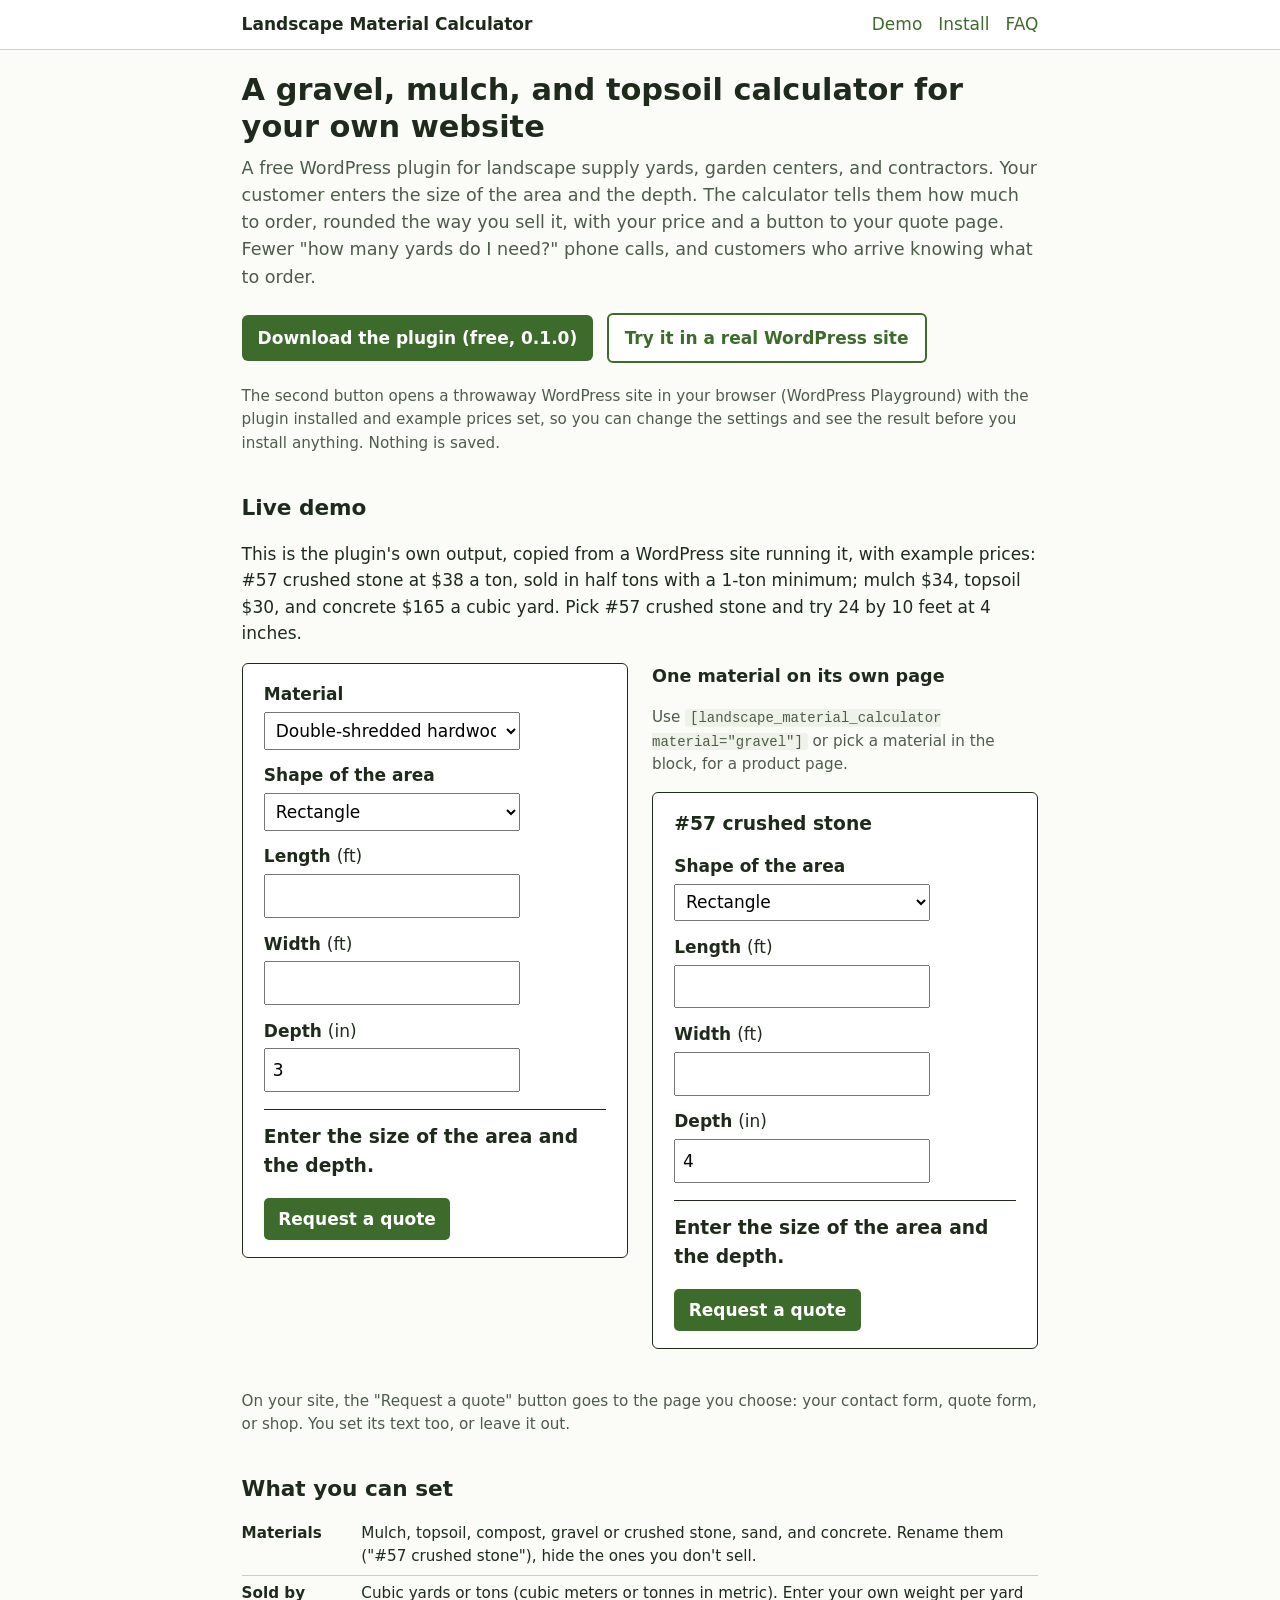
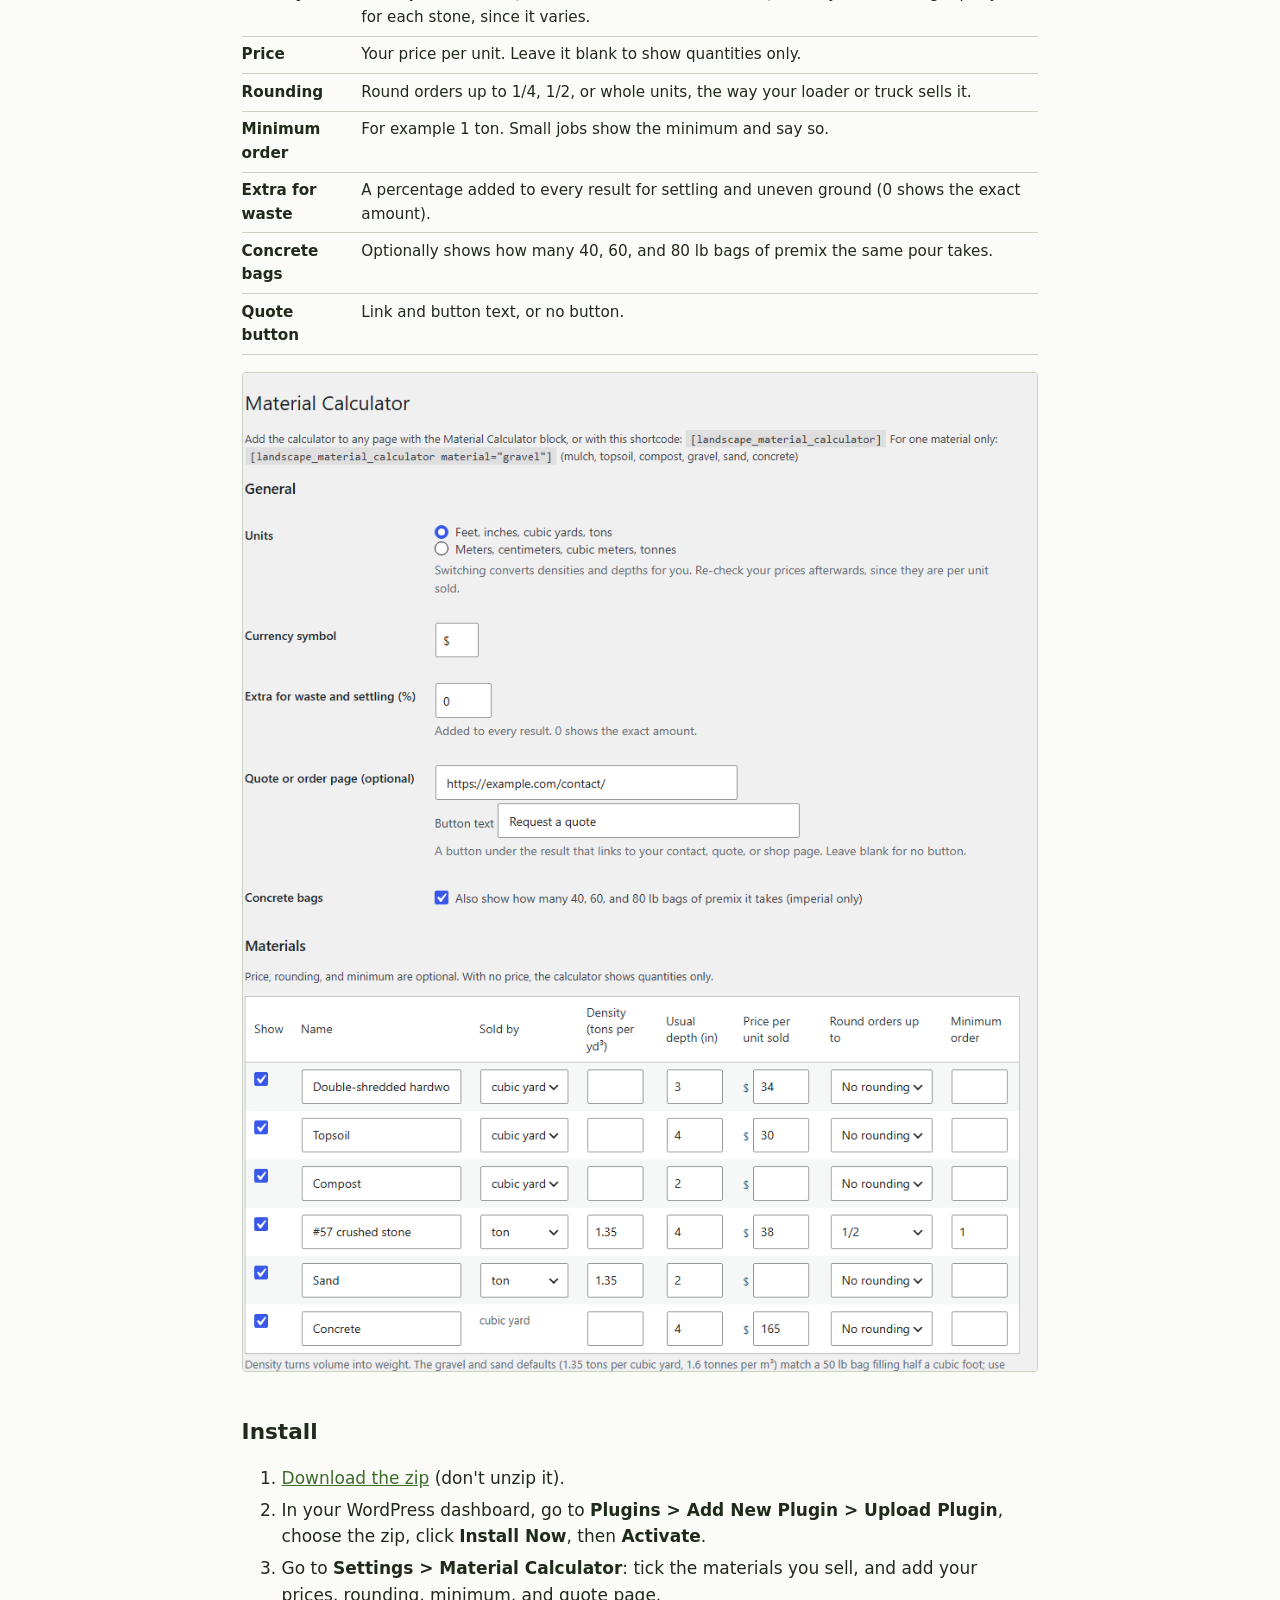
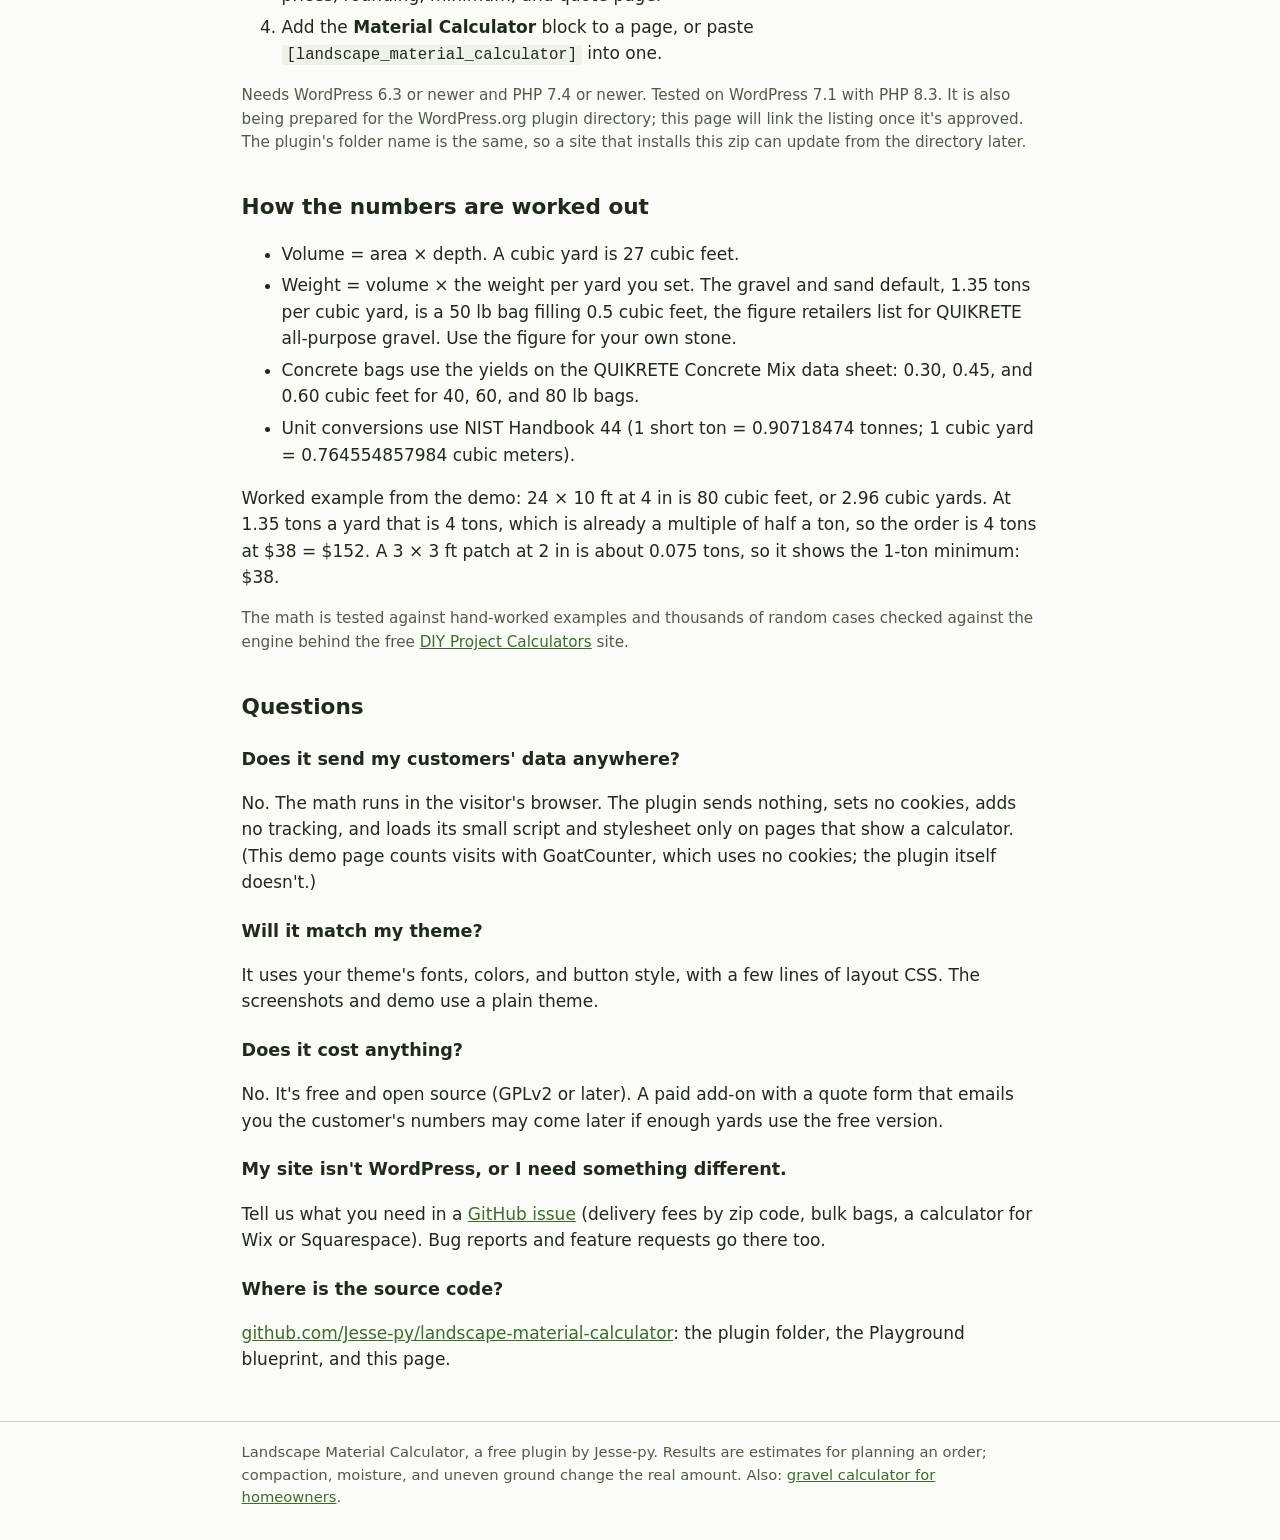
==== index.html @ 1bc2e76e "Landscape Material Calculator 0.1.0: demo page, zip, plugin source, Playground blueprint" ====
<!doctype html>
<html lang="en">
<head>
<meta charset="utf-8">
<meta name="viewport" content="width=device-width, initial-scale=1">
<title>Gravel and Mulch Calculator for Your Website: Free WordPress Plugin</title>
<meta name="description" content="Free WordPress plugin for landscape supply yards: customers enter an area and depth and get yards or tons, rounded your way, with your price. Live demo.">
<link rel="canonical" href="https://jesse-py.github.io/landscape-material-calculator/">
<link rel="stylesheet" href="assets/lmcalc.css">
<style>
  :root { --ink: #1f2a1c; --muted: #4f5b4a; --line: #c9d1c2; --accent: #3d6b2c; --bg: #fbfcf8; }
  * { box-sizing: border-box; }
  body { margin: 0; font: 17px/1.55 system-ui, -apple-system, "Segoe UI", Roboto, sans-serif; color: var(--ink); background: var(--bg); }
  .wrap { max-width: 52rem; margin: 0 auto; padding: 0 1.1rem; }
  header { border-bottom: 1px solid var(--line); background: #fff; }
  header .wrap { display: flex; justify-content: space-between; align-items: center; gap: 1rem; padding-top: .7rem; padding-bottom: .7rem; flex-wrap: wrap; }
  header a { color: var(--ink); text-decoration: none; font-weight: 700; }
  header nav a { font-weight: 400; margin-left: 1rem; color: var(--accent); }
  h1 { font-size: 1.9rem; line-height: 1.2; margin: 1.4rem 0 .6rem; }
  h2 { font-size: 1.35rem; margin: 2.2rem 0 .6rem; }
  h3 { font-size: 1.1rem; margin: 1.4rem 0 .4rem; }
  .lede { font-size: 1.1rem; color: var(--muted); margin-top: 0; }
  a { color: var(--accent); }
  .demo { display: grid; grid-template-columns: minmax(0, 1fr) minmax(0, 1fr); gap: 1.5rem; align-items: start; }
  .demo .lmcalc { background: #fff; margin-top: 0; }
  .note { font-size: .95rem; color: var(--muted); }
  .btn { display: inline-block; padding: .6rem 1rem; border-radius: 6px; background: var(--accent); color: #fff; text-decoration: none; font-weight: 600; margin: .3rem .5rem .3rem 0; }
  .btn.alt { background: #fff; color: var(--accent); border: 2px solid var(--accent); }
  .lmcalc .wp-element-button { display: inline-block; padding: .5rem .9rem; border-radius: 5px; background: var(--accent); color: #fff; text-decoration: none; font-weight: 600; }
  ol li, ul li { margin-bottom: .35rem; }
  code { background: #eef2e8; padding: .05rem .3rem; border-radius: 3px; font-size: .92em; }
  table { border-collapse: collapse; width: 100%; font-size: .95rem; }
  th, td { text-align: left; border-bottom: 1px solid var(--line); padding: .4rem .5rem .4rem 0; vertical-align: top; }
  img { max-width: 100%; height: auto; border: 1px solid var(--line); border-radius: 4px; }
  footer { margin-top: 3rem; padding: 1.2rem 0 2rem; border-top: 1px solid var(--line); font-size: .92rem; color: var(--muted); }
  @media (max-width: 720px) { .demo { grid-template-columns: 1fr; } h1 { font-size: 1.55rem; } }
</style>
</head>
<body>
<header><div class="wrap">
  <a href="./">Landscape Material Calculator</a>
  <nav><a href="#demo">Demo</a><a href="#install">Install</a><a href="#faq">FAQ</a></nav>
</div></header>
<main><div class="wrap">
  <h1>A gravel, mulch, and topsoil calculator for your own website</h1>
  <p class="lede">A free WordPress plugin for landscape supply yards, garden centers, and contractors. Your customer enters the size of the
    area and the depth. The calculator tells them how much to order, rounded the way you sell it, with your price and a button to your
    quote page. Fewer "how many yards do I need?" phone calls, and customers who arrive knowing what to order.</p>
  <p><a class="btn" href="landscape-material-calculator-0.1.0.zip" data-goatcounter-click="mc-zip" download>Download the plugin (free, 0.1.0)</a>
    <a class="btn alt" href="https://playground.wordpress.net/?blueprint-url=https://jesse-py.github.io/landscape-material-calculator/blueprint.json" data-goatcounter-click="mc-playground" rel="noopener">Try it in a real WordPress site</a></p>
  <p class="note">The second button opens a throwaway WordPress site in your browser (WordPress Playground) with the plugin installed and example
    prices set, so you can change the settings and see the result before you install anything. Nothing is saved.</p>

  <h2 id="demo">Live demo</h2>
  <p>This is the plugin's own output, copied from a WordPress site running it, with example prices: #57 crushed stone at $38 a ton, sold in
    half tons with a 1-ton minimum; mulch $34, topsoil $30, and concrete $165 a cubic yard. Pick #57 crushed stone and try 24 by 10 feet at 4 inches.</p>
  <div class="demo">
    <div>
<!-- lmcalc:all -->
<div class="lmcalc" data-lmcalc="{&quot;metric&quot;:false,&quot;currency&quot;:&quot;$&quot;,&quot;waste&quot;:0,&quot;materials&quot;:{&quot;mulch&quot;:{&quot;label&quot;:&quot;Double-shredded hardwood mulch&quot;,&quot;soldBy&quot;:&quot;volume&quot;,&quot;density&quot;:0,&quot;price&quot;:34,&quot;step&quot;:0,&quot;min&quot;:0,&quot;depth&quot;:3,&quot;bags&quot;:false},&quot;topsoil&quot;:{&quot;label&quot;:&quot;Topsoil&quot;,&quot;soldBy&quot;:&quot;volume&quot;,&quot;density&quot;:0,&quot;price&quot;:30,&quot;step&quot;:0,&quot;min&quot;:0,&quot;depth&quot;:4,&quot;bags&quot;:false},&quot;compost&quot;:{&quot;label&quot;:&quot;Compost&quot;,&quot;soldBy&quot;:&quot;volume&quot;,&quot;density&quot;:0,&quot;price&quot;:0,&quot;step&quot;:0,&quot;min&quot;:0,&quot;depth&quot;:2,&quot;bags&quot;:false},&quot;gravel&quot;:{&quot;label&quot;:&quot;#57 crushed stone&quot;,&quot;soldBy&quot;:&quot;weight&quot;,&quot;density&quot;:1.35,&quot;price&quot;:38,&quot;step&quot;:0.5,&quot;min&quot;:1,&quot;depth&quot;:4,&quot;bags&quot;:false},&quot;sand&quot;:{&quot;label&quot;:&quot;Sand&quot;,&quot;soldBy&quot;:&quot;weight&quot;,&quot;density&quot;:1.35,&quot;price&quot;:0,&quot;step&quot;:0,&quot;min&quot;:0,&quot;depth&quot;:2,&quot;bags&quot;:false},&quot;concrete&quot;:{&quot;label&quot;:&quot;Concrete&quot;,&quot;soldBy&quot;:&quot;volume&quot;,&quot;density&quot;:0,&quot;price&quot;:165,&quot;step&quot;:0,&quot;min&quot;:0,&quot;depth&quot;:4,&quot;bags&quot;:true}},&quot;i18n&quot;:{&quot;yd3&quot;:&quot;%s cubic yards&quot;,&quot;m3&quot;:&quot;%s cubic meters&quot;,&quot;tons&quot;:&quot;%s tons&quot;,&quot;tonnes&quot;:&quot;%s tonnes&quot;,&quot;yd3One&quot;:&quot;%s cubic yard&quot;,&quot;m3One&quot;:&quot;%s cubic meter&quot;,&quot;tonsOne&quot;:&quot;%s ton&quot;,&quot;tonnesOne&quot;:&quot;%s tonne&quot;,&quot;need&quot;:&quot;You need about %s.&quot;,&quot;needBoth&quot;:&quot;You need about %1$s (%2$s).&quot;,&quot;weighs&quot;:&quot;That is about %s of material.&quot;,&quot;waste&quot;:&quot;Includes %s%% extra for waste and settling.&quot;,&quot;order&quot;:&quot;Order %s.&quot;,&quot;stepNote&quot;:&quot;(We sell in steps of %s.)&quot;,&quot;minNote&quot;:&quot;(Minimum order: %s.)&quot;,&quot;cost&quot;:&quot;Estimated cost: %1$s at %2$s per %3$s, before delivery and tax.&quot;,&quot;unitYd3&quot;:&quot;cubic yard&quot;,&quot;unitM3&quot;:&quot;cubic meter&quot;,&quot;unitTon&quot;:&quot;ton&quot;,&quot;unitT&quot;:&quot;tonne&quot;,&quot;bag&quot;:&quot;%1$s bags of %2$s lb premix&quot;,&quot;bagsHead&quot;:&quot;Or in bags:&quot;,&quot;empty&quot;:&quot;Enter the size of the area and the depth.&quot;}}">
<form class="lmcalc-form" novalidate>
<p class="lmcalc-field"><label for="lmcalc-1-material">Material</label>
<select id="lmcalc-1-material" name="material">
<option value="mulch">Double-shredded hardwood mulch</option>
<option value="topsoil">Topsoil</option>
<option value="compost">Compost</option>
<option value="gravel">#57 crushed stone</option>
<option value="sand">Sand</option>
<option value="concrete">Concrete</option>
</select></p>
<p class="lmcalc-field"><label for="lmcalc-1-shape">Shape of the area</label>
<select id="lmcalc-1-shape" name="shape">
<option value="rect">Rectangle</option>
<option value="circle">Circle</option>
<option value="triangle">Triangle</option>
<option value="area">I know the area</option>
</select></p>
<p class="lmcalc-field" data-field="length"><label for="lmcalc-1-length">Length <span class="lmcalc-unit">(ft)</span></label> <input type="number" inputmode="decimal" min="0" step="any" id="lmcalc-1-length" name="length" value=""></p><p class="lmcalc-field" data-field="width"><label for="lmcalc-1-width">Width <span class="lmcalc-unit">(ft)</span></label> <input type="number" inputmode="decimal" min="0" step="any" id="lmcalc-1-width" name="width" value=""></p><p class="lmcalc-field" data-field="diameter"><label for="lmcalc-1-diameter">Diameter <span class="lmcalc-unit">(ft)</span></label> <input type="number" inputmode="decimal" min="0" step="any" id="lmcalc-1-diameter" name="diameter" value=""></p><p class="lmcalc-field" data-field="base"><label for="lmcalc-1-base">Base <span class="lmcalc-unit">(ft)</span></label> <input type="number" inputmode="decimal" min="0" step="any" id="lmcalc-1-base" name="base" value=""></p><p class="lmcalc-field" data-field="height"><label for="lmcalc-1-height">Height (base to tip) <span class="lmcalc-unit">(ft)</span></label> <input type="number" inputmode="decimal" min="0" step="any" id="lmcalc-1-height" name="height" value=""></p><p class="lmcalc-field" data-field="area"><label for="lmcalc-1-area">Area <span class="lmcalc-unit">(sq ft)</span></label> <input type="number" inputmode="decimal" min="0" step="any" id="lmcalc-1-area" name="area" value=""></p><p class="lmcalc-field" data-field="depth"><label for="lmcalc-1-depth">Depth <span class="lmcalc-unit">(in)</span></label> <input type="number" inputmode="decimal" min="0" step="any" id="lmcalc-1-depth" name="depth" value="3"></p>		</form>
<div class="lmcalc-result" aria-live="polite"><p>Enter the size of the area and the depth.</p></div>
<p class="lmcalc-quote"><a class="wp-element-button" href="#quote-button">Request a quote</a></p>
<noscript><p>This calculator needs JavaScript.</p></noscript>
</div>
<!-- /lmcalc:all -->
    </div>
    <div>
      <h3 style="margin-top:0">One material on its own page</h3>
      <p class="note">Use <code>[landscape_material_calculator material="gravel"]</code> or pick a material in the block, for a product page.</p>
<!-- lmcalc:gravel -->
<div class="lmcalc" data-lmcalc="{&quot;metric&quot;:false,&quot;currency&quot;:&quot;$&quot;,&quot;waste&quot;:0,&quot;materials&quot;:{&quot;gravel&quot;:{&quot;label&quot;:&quot;#57 crushed stone&quot;,&quot;soldBy&quot;:&quot;weight&quot;,&quot;density&quot;:1.35,&quot;price&quot;:38,&quot;step&quot;:0.5,&quot;min&quot;:1,&quot;depth&quot;:4,&quot;bags&quot;:false}},&quot;i18n&quot;:{&quot;yd3&quot;:&quot;%s cubic yards&quot;,&quot;m3&quot;:&quot;%s cubic meters&quot;,&quot;tons&quot;:&quot;%s tons&quot;,&quot;tonnes&quot;:&quot;%s tonnes&quot;,&quot;yd3One&quot;:&quot;%s cubic yard&quot;,&quot;m3One&quot;:&quot;%s cubic meter&quot;,&quot;tonsOne&quot;:&quot;%s ton&quot;,&quot;tonnesOne&quot;:&quot;%s tonne&quot;,&quot;need&quot;:&quot;You need about %s.&quot;,&quot;needBoth&quot;:&quot;You need about %1$s (%2$s).&quot;,&quot;weighs&quot;:&quot;That is about %s of material.&quot;,&quot;waste&quot;:&quot;Includes %s%% extra for waste and settling.&quot;,&quot;order&quot;:&quot;Order %s.&quot;,&quot;stepNote&quot;:&quot;(We sell in steps of %s.)&quot;,&quot;minNote&quot;:&quot;(Minimum order: %s.)&quot;,&quot;cost&quot;:&quot;Estimated cost: %1$s at %2$s per %3$s, before delivery and tax.&quot;,&quot;unitYd3&quot;:&quot;cubic yard&quot;,&quot;unitM3&quot;:&quot;cubic meter&quot;,&quot;unitTon&quot;:&quot;ton&quot;,&quot;unitT&quot;:&quot;tonne&quot;,&quot;bag&quot;:&quot;%1$s bags of %2$s lb premix&quot;,&quot;bagsHead&quot;:&quot;Or in bags:&quot;,&quot;empty&quot;:&quot;Enter the size of the area and the depth.&quot;}}">
<form class="lmcalc-form" novalidate>
<input type="hidden" name="material" value="gravel">
<p class="lmcalc-title">#57 crushed stone</p>
<p class="lmcalc-field"><label for="lmcalc-2-shape">Shape of the area</label>
<select id="lmcalc-2-shape" name="shape">
<option value="rect">Rectangle</option>
<option value="circle">Circle</option>
<option value="triangle">Triangle</option>
<option value="area">I know the area</option>
</select></p>
<p class="lmcalc-field" data-field="length"><label for="lmcalc-2-length">Length <span class="lmcalc-unit">(ft)</span></label> <input type="number" inputmode="decimal" min="0" step="any" id="lmcalc-2-length" name="length" value=""></p><p class="lmcalc-field" data-field="width"><label for="lmcalc-2-width">Width <span class="lmcalc-unit">(ft)</span></label> <input type="number" inputmode="decimal" min="0" step="any" id="lmcalc-2-width" name="width" value=""></p><p class="lmcalc-field" data-field="diameter"><label for="lmcalc-2-diameter">Diameter <span class="lmcalc-unit">(ft)</span></label> <input type="number" inputmode="decimal" min="0" step="any" id="lmcalc-2-diameter" name="diameter" value=""></p><p class="lmcalc-field" data-field="base"><label for="lmcalc-2-base">Base <span class="lmcalc-unit">(ft)</span></label> <input type="number" inputmode="decimal" min="0" step="any" id="lmcalc-2-base" name="base" value=""></p><p class="lmcalc-field" data-field="height"><label for="lmcalc-2-height">Height (base to tip) <span class="lmcalc-unit">(ft)</span></label> <input type="number" inputmode="decimal" min="0" step="any" id="lmcalc-2-height" name="height" value=""></p><p class="lmcalc-field" data-field="area"><label for="lmcalc-2-area">Area <span class="lmcalc-unit">(sq ft)</span></label> <input type="number" inputmode="decimal" min="0" step="any" id="lmcalc-2-area" name="area" value=""></p><p class="lmcalc-field" data-field="depth"><label for="lmcalc-2-depth">Depth <span class="lmcalc-unit">(in)</span></label> <input type="number" inputmode="decimal" min="0" step="any" id="lmcalc-2-depth" name="depth" value="4"></p>		</form>
<div class="lmcalc-result" aria-live="polite"><p>Enter the size of the area and the depth.</p></div>
<p class="lmcalc-quote"><a class="wp-element-button" href="#quote-button">Request a quote</a></p>
<noscript><p>This calculator needs JavaScript.</p></noscript>
</div>
<!-- /lmcalc:gravel -->
    </div>
  </div>
  <p class="note" id="quote-button">On your site, the "Request a quote" button goes to the page you choose: your contact form, quote form, or shop.
    You set its text too, or leave it out.</p>

  <h2>What you can set</h2>
  <table>
    <tr><th scope="row">Materials</th><td>Mulch, topsoil, compost, gravel or crushed stone, sand, and concrete. Rename them ("#57 crushed stone"), hide the ones you don't sell.</td></tr>
    <tr><th scope="row">Sold by</th><td>Cubic yards or tons (cubic meters or tonnes in metric). Enter your own weight per yard for each stone, since it varies.</td></tr>
    <tr><th scope="row">Price</th><td>Your price per unit. Leave it blank to show quantities only.</td></tr>
    <tr><th scope="row">Rounding</th><td>Round orders up to 1/4, 1/2, or whole units, the way your loader or truck sells it.</td></tr>
    <tr><th scope="row">Minimum order</th><td>For example 1 ton. Small jobs show the minimum and say so.</td></tr>
    <tr><th scope="row">Extra for waste</th><td>A percentage added to every result for settling and uneven ground (0 shows the exact amount).</td></tr>
    <tr><th scope="row">Concrete bags</th><td>Optionally shows how many 40, 60, and 80 lb bags of premix the same pour takes.</td></tr>
    <tr><th scope="row">Quote button</th><td>Link and button text, or no button.</td></tr>
  </table>
  <p><img src="screenshot-3.png" alt="The plugin's settings page in the WordPress dashboard: materials with price, rounding step, and minimum order" width="920" height="1155" loading="lazy"></p>

  <h2 id="install">Install</h2>
  <ol>
    <li><a href="landscape-material-calculator-0.1.0.zip" data-goatcounter-click="mc-zip" download>Download the zip</a> (don't unzip it).</li>
    <li>In your WordPress dashboard, go to <strong>Plugins &gt; Add New Plugin &gt; Upload Plugin</strong>, choose the zip, click <strong>Install Now</strong>, then <strong>Activate</strong>.</li>
    <li>Go to <strong>Settings &gt; Material Calculator</strong>: tick the materials you sell, and add your prices, rounding, minimum, and quote page.</li>
    <li>Add the <strong>Material Calculator</strong> block to a page, or paste <code>[landscape_material_calculator]</code> into one.</li>
  </ol>
  <p class="note">Needs WordPress 6.3 or newer and PHP 7.4 or newer. Tested on WordPress 7.1 with PHP 8.3. It is also being prepared for the
    WordPress.org plugin directory; this page will link the listing once it's approved. The plugin's folder name is the same, so a site that installs this zip can update from the directory later.</p>

  <h2>How the numbers are worked out</h2>
  <ul>
    <li>Volume = area &times; depth. A cubic yard is 27 cubic feet.</li>
    <li>Weight = volume &times; the weight per yard you set. The gravel and sand default, 1.35 tons per cubic yard, is a 50 lb bag filling 0.5 cubic feet, the figure retailers list for QUIKRETE all-purpose gravel. Use the figure for your own stone.</li>
    <li>Concrete bags use the yields on the QUIKRETE Concrete Mix data sheet: 0.30, 0.45, and 0.60 cubic feet for 40, 60, and 80 lb bags.</li>
    <li>Unit conversions use NIST Handbook 44 (1 short ton = 0.90718474 tonnes; 1 cubic yard = 0.764554857984 cubic meters).</li>
  </ul>
  <p>Worked example from the demo: 24 &times; 10 ft at 4 in is 80 cubic feet, or 2.96 cubic yards. At 1.35 tons a yard that is 4 tons, which is already a
    multiple of half a ton, so the order is 4 tons at $38 = $152. A 3 &times; 3 ft patch at 2 in is about 0.075 tons, so it shows the 1-ton minimum: $38.</p>
  <p class="note">The math is tested against hand-worked examples and thousands of random cases checked against the engine behind the free
    <a href="https://jesse-py.github.io/diy-project-calculators/">DIY Project Calculators</a> site.</p>

  <h2 id="faq">Questions</h2>
  <h3>Does it send my customers' data anywhere?</h3>
  <p>No. The math runs in the visitor's browser. The plugin sends nothing, sets no cookies, adds no tracking, and loads its small script and
    stylesheet only on pages that show a calculator. (This demo page counts visits with GoatCounter, which uses no cookies; the plugin itself doesn't.)</p>
  <h3>Will it match my theme?</h3>
  <p>It uses your theme's fonts, colors, and button style, with a few lines of layout CSS. The screenshots and demo use a plain theme.</p>
  <h3>Does it cost anything?</h3>
  <p>No. It's free and open source (GPLv2 or later). A paid add-on with a quote form that emails you the customer's numbers may come later
    if enough yards use the free version.</p>
  <h3>My site isn't WordPress, or I need something different.</h3>
  <p>Tell us what you need in a <a href="https://github.com/Jesse-py/landscape-material-calculator/issues/new">GitHub issue</a>
    (delivery fees by zip code, bulk bags, a calculator for Wix or Squarespace). Bug reports and feature requests go there too.</p>
  <h3>Where is the source code?</h3>
  <p><a href="https://github.com/Jesse-py/landscape-material-calculator">github.com/Jesse-py/landscape-material-calculator</a>: the plugin folder,
    the Playground blueprint, and this page.</p>
</div></main>
<footer><div class="wrap">
  Landscape Material Calculator, a free plugin by Jesse-py. Results are estimates for planning an order; compaction, moisture, and uneven ground change the real amount.
  Also: <a href="https://jesse-py.github.io/diy-project-calculators/gravel-calculator/">gravel calculator for homeowners</a>.
</div></footer>
<script src="assets/lmcalc.js"></script>
<script>
// Cookieless page-view counting (GoatCounter: no cookies, no personal data), only on the live site.
if (/\.github\.io$/.test(location.hostname)) {
  var s = document.createElement('script'); s.async = true; s.src = 'https://gc.zgo.at/count.js';
  s.dataset.goatcounter = 'https://simplemoneysheets.goatcounter.com/count'; document.head.appendChild(s);
}
</script>
</body>
</html>
---- assets/lmcalc.css ----
/* Landscape Material Calculator: minimal styles that inherit the theme's fonts and colors. */
.lmcalc { max-width: 32rem; margin: 1.5em 0; padding: 1em 1.25em; border: 1px solid currentColor; border-radius: 6px; }
.lmcalc-form { margin: 0; }
.lmcalc-field { margin: 0 0 0.75em; }
.lmcalc-field label { display: block; font-weight: 600; margin-bottom: 0.25em; }
.lmcalc-unit { font-weight: 400; }
.lmcalc-field input, .lmcalc-field select { width: 100%; max-width: 16rem; box-sizing: border-box; font: inherit; padding: 0.4em; }
.lmcalc-field[hidden] { display: none; }
.lmcalc-title { font-weight: 700; font-size: 1.1em; margin: 0 0 0.75em; }
.lmcalc-result { margin-top: 1em; padding-top: 0.75em; border-top: 1px solid currentColor; }
.lmcalc-result p { margin: 0 0 0.4em; }
.lmcalc-result p:first-child { font-weight: 700; font-size: 1.1em; }
.lmcalc-quote { margin: 1em 0 0; }
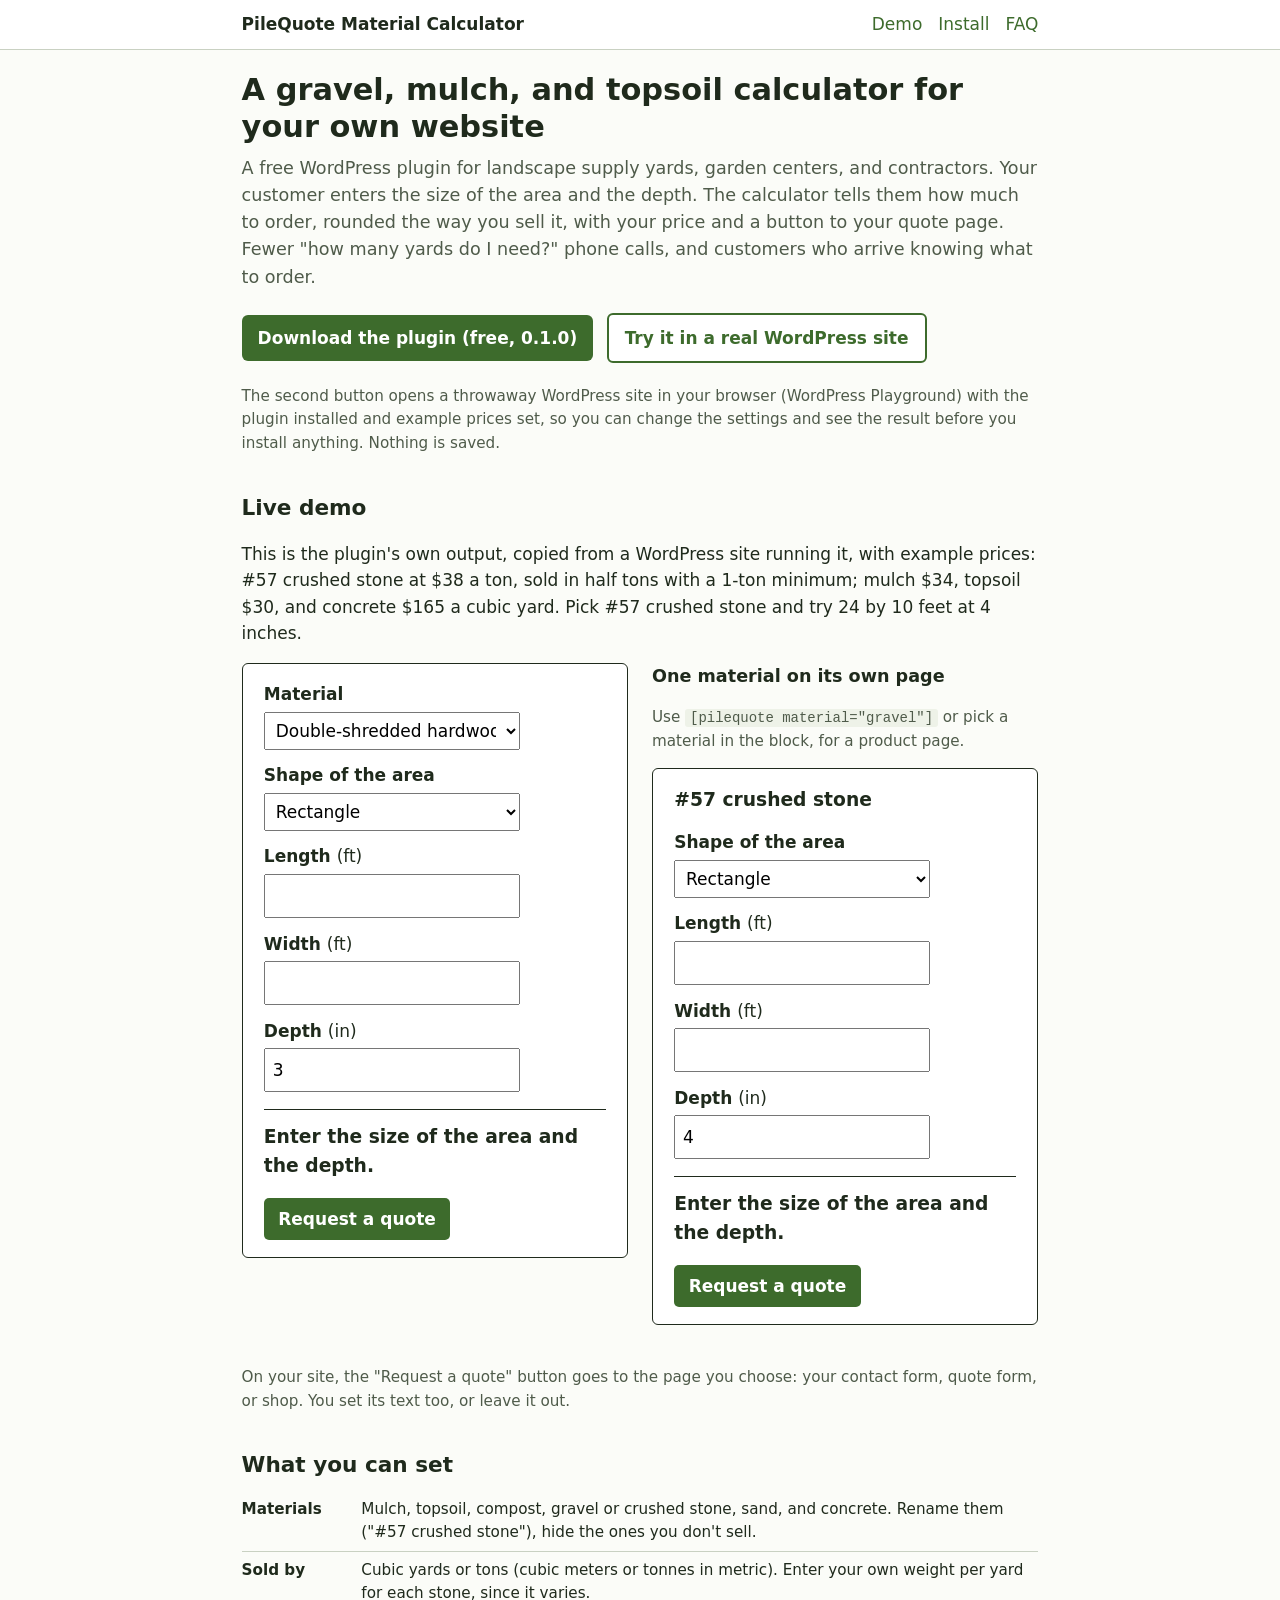
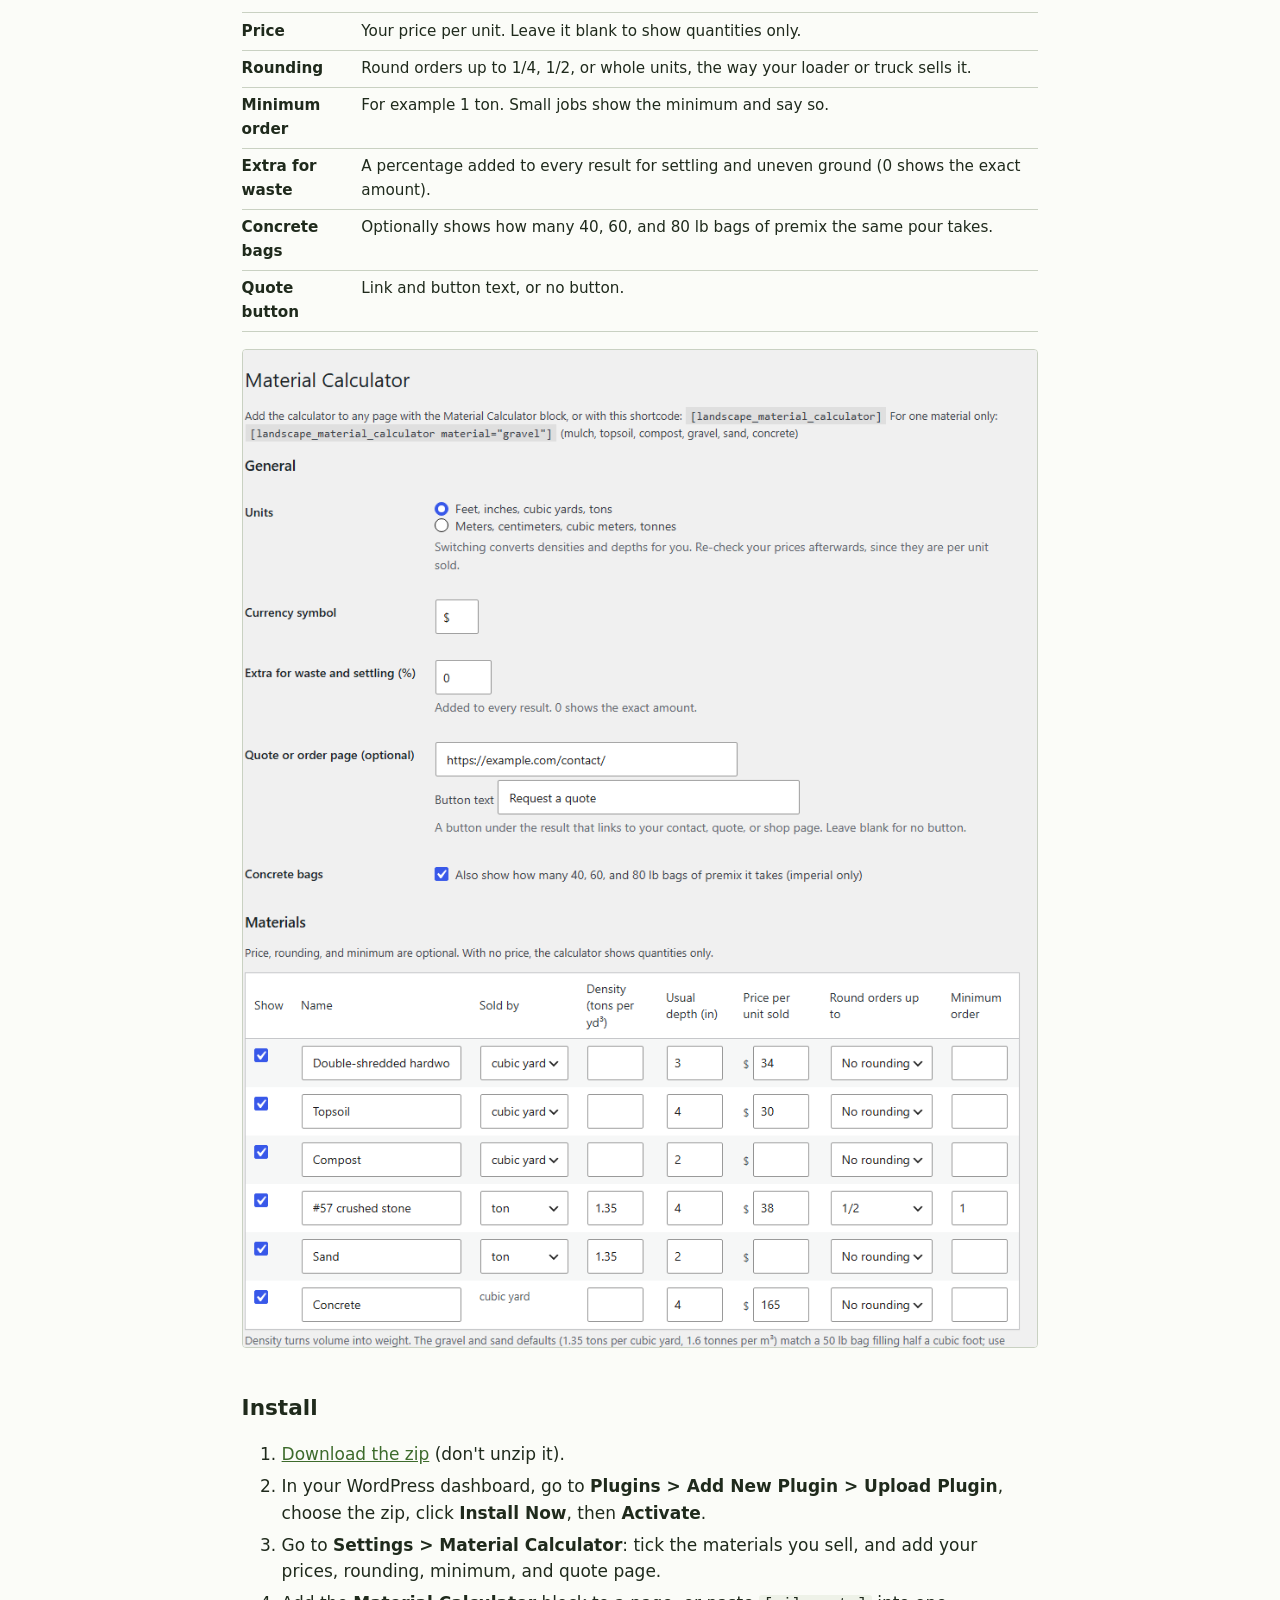
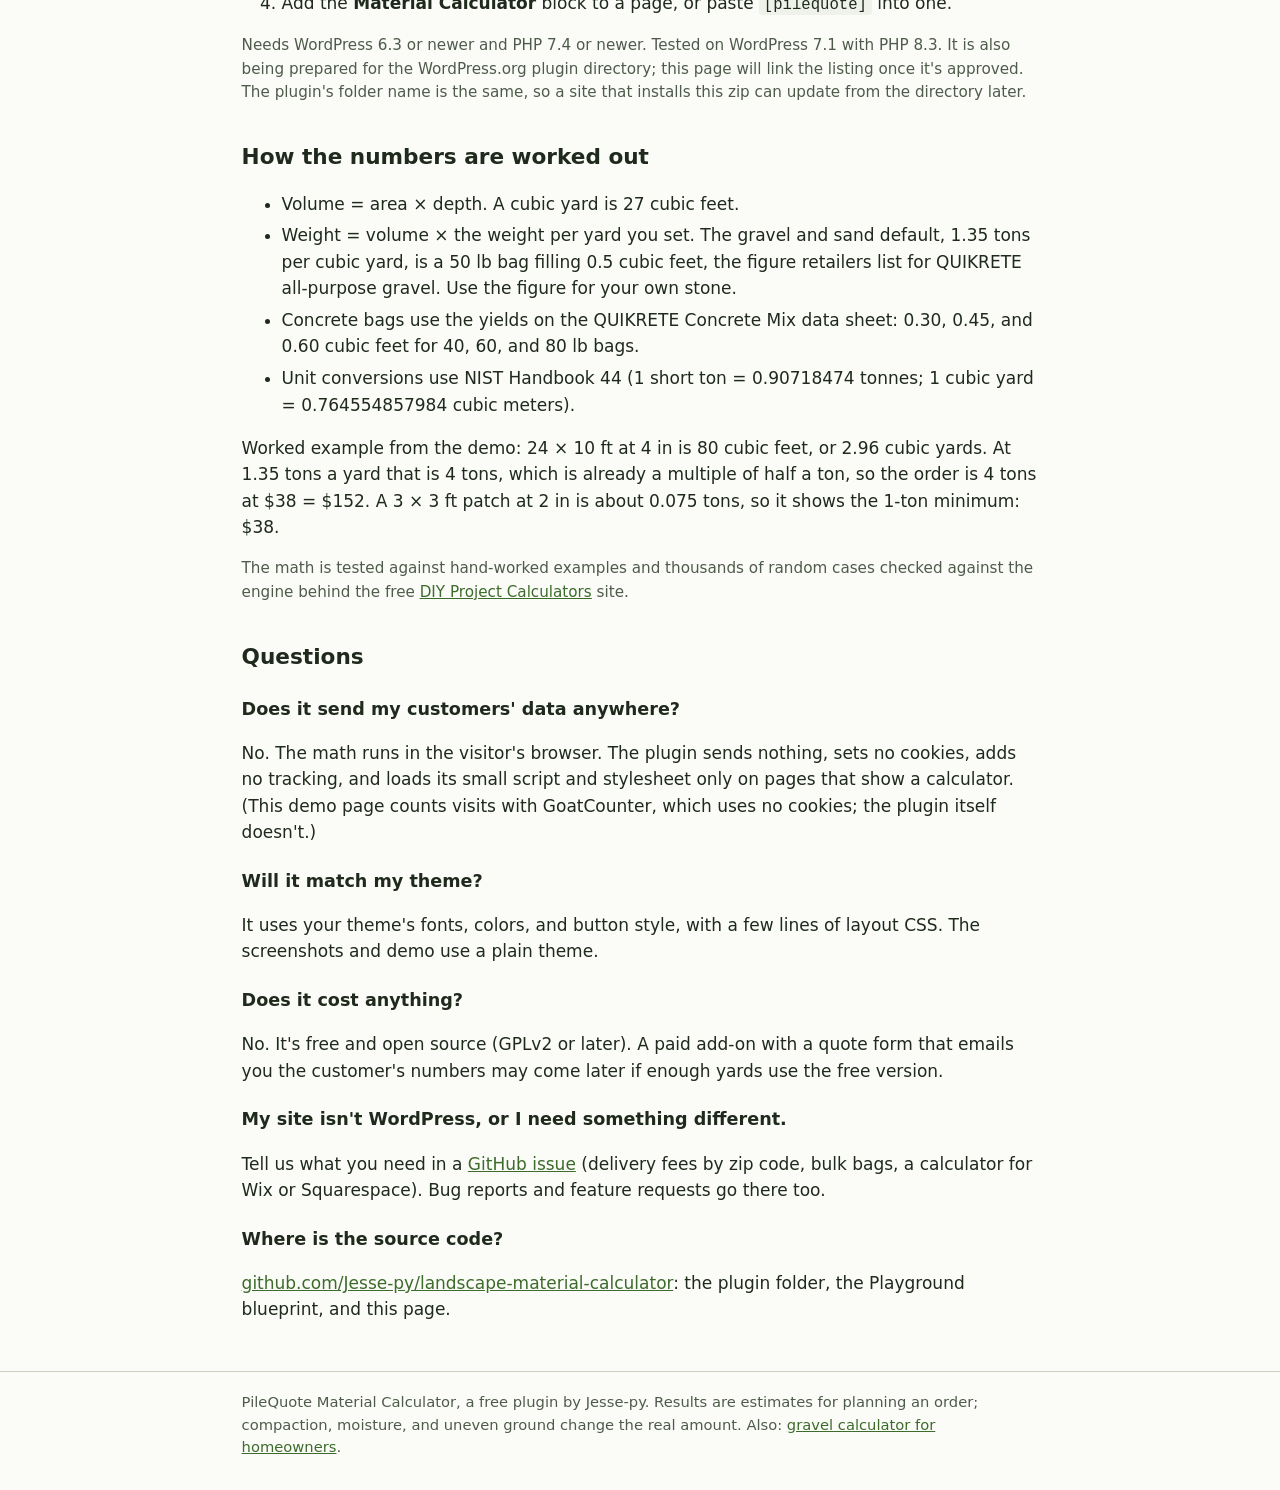
==== commit 7533cdd5: "Rename the plugin to PileQuote Material Calculator (slug pilequote-material-calculator, shortcode [p" ====
--- a/index.html
+++ b/index.html
@@ -6,7 +6,7 @@
 <title>Gravel and Mulch Calculator for Your Website: Free WordPress Plugin</title>
 <meta name="description" content="Free WordPress plugin for landscape supply yards: customers enter an area and depth and get yards or tons, rounded your way, with your price. Live demo.">
 <link rel="canonical" href="https://jesse-py.github.io/landscape-material-calculator/">
-<link rel="stylesheet" href="assets/lmcalc.css">
+<link rel="stylesheet" href="assets/pilequote.css">
 <style>
   :root { --ink: #1f2a1c; --muted: #4f5b4a; --line: #c9d1c2; --accent: #3d6b2c; --bg: #fbfcf8; }
   * { box-sizing: border-box; }
@@ -22,11 +22,11 @@
   .lede { font-size: 1.1rem; color: var(--muted); margin-top: 0; }
   a { color: var(--accent); }
   .demo { display: grid; grid-template-columns: minmax(0, 1fr) minmax(0, 1fr); gap: 1.5rem; align-items: start; }
-  .demo .lmcalc { background: #fff; margin-top: 0; }
+  .demo .pilequote { background: #fff; margin-top: 0; }
   .note { font-size: .95rem; color: var(--muted); }
   .btn { display: inline-block; padding: .6rem 1rem; border-radius: 6px; background: var(--accent); color: #fff; text-decoration: none; font-weight: 600; margin: .3rem .5rem .3rem 0; }
   .btn.alt { background: #fff; color: var(--accent); border: 2px solid var(--accent); }
-  .lmcalc .wp-element-button { display: inline-block; padding: .5rem .9rem; border-radius: 5px; background: var(--accent); color: #fff; text-decoration: none; font-weight: 600; }
+  .pilequote .wp-element-button { display: inline-block; padding: .5rem .9rem; border-radius: 5px; background: var(--accent); color: #fff; text-decoration: none; font-weight: 600; }
   ol li, ul li { margin-bottom: .35rem; }
   code { background: #eef2e8; padding: .05rem .3rem; border-radius: 3px; font-size: .92em; }
   table { border-collapse: collapse; width: 100%; font-size: .95rem; }
@@ -38,7 +38,7 @@
 </head>
 <body>
 <header><div class="wrap">
-  <a href="./">Landscape Material Calculator</a>
+  <a href="./">PileQuote Material Calculator</a>
   <nav><a href="#demo">Demo</a><a href="#install">Install</a><a href="#faq">FAQ</a></nav>
 </div></header>
 <main><div class="wrap">
@@ -46,7 +46,7 @@
   <p class="lede">A free WordPress plugin for landscape supply yards, garden centers, and contractors. Your customer enters the size of the
     area and the depth. The calculator tells them how much to order, rounded the way you sell it, with your price and a button to your
     quote page. Fewer "how many yards do I need?" phone calls, and customers who arrive knowing what to order.</p>
-  <p><a class="btn" href="landscape-material-calculator-0.1.0.zip" data-goatcounter-click="mc-zip" download>Download the plugin (free, 0.1.0)</a>
+  <p><a class="btn" href="pilequote-material-calculator-0.1.0.zip" data-goatcounter-click="mc-zip" download>Download the plugin (free, 0.1.0)</a>
     <a class="btn alt" href="https://playground.wordpress.net/?blueprint-url=https://jesse-py.github.io/landscape-material-calculator/blueprint.json" data-goatcounter-click="mc-playground" rel="noopener">Try it in a real WordPress site</a></p>
   <p class="note">The second button opens a throwaway WordPress site in your browser (WordPress Playground) with the plugin installed and example
     prices set, so you can change the settings and see the result before you install anything. Nothing is saved.</p>
@@ -56,11 +56,11 @@
     half tons with a 1-ton minimum; mulch $34, topsoil $30, and concrete $165 a cubic yard. Pick #57 crushed stone and try 24 by 10 feet at 4 inches.</p>
   <div class="demo">
     <div>
-<!-- lmcalc:all -->
-<div class="lmcalc" data-lmcalc="{&quot;metric&quot;:false,&quot;currency&quot;:&quot;$&quot;,&quot;waste&quot;:0,&quot;materials&quot;:{&quot;mulch&quot;:{&quot;label&quot;:&quot;Double-shredded hardwood mulch&quot;,&quot;soldBy&quot;:&quot;volume&quot;,&quot;density&quot;:0,&quot;price&quot;:34,&quot;step&quot;:0,&quot;min&quot;:0,&quot;depth&quot;:3,&quot;bags&quot;:false},&quot;topsoil&quot;:{&quot;label&quot;:&quot;Topsoil&quot;,&quot;soldBy&quot;:&quot;volume&quot;,&quot;density&quot;:0,&quot;price&quot;:30,&quot;step&quot;:0,&quot;min&quot;:0,&quot;depth&quot;:4,&quot;bags&quot;:false},&quot;compost&quot;:{&quot;label&quot;:&quot;Compost&quot;,&quot;soldBy&quot;:&quot;volume&quot;,&quot;density&quot;:0,&quot;price&quot;:0,&quot;step&quot;:0,&quot;min&quot;:0,&quot;depth&quot;:2,&quot;bags&quot;:false},&quot;gravel&quot;:{&quot;label&quot;:&quot;#57 crushed stone&quot;,&quot;soldBy&quot;:&quot;weight&quot;,&quot;density&quot;:1.35,&quot;price&quot;:38,&quot;step&quot;:0.5,&quot;min&quot;:1,&quot;depth&quot;:4,&quot;bags&quot;:false},&quot;sand&quot;:{&quot;label&quot;:&quot;Sand&quot;,&quot;soldBy&quot;:&quot;weight&quot;,&quot;density&quot;:1.35,&quot;price&quot;:0,&quot;step&quot;:0,&quot;min&quot;:0,&quot;depth&quot;:2,&quot;bags&quot;:false},&quot;concrete&quot;:{&quot;label&quot;:&quot;Concrete&quot;,&quot;soldBy&quot;:&quot;volume&quot;,&quot;density&quot;:0,&quot;price&quot;:165,&quot;step&quot;:0,&quot;min&quot;:0,&quot;depth&quot;:4,&quot;bags&quot;:true}},&quot;i18n&quot;:{&quot;yd3&quot;:&quot;%s cubic yards&quot;,&quot;m3&quot;:&quot;%s cubic meters&quot;,&quot;tons&quot;:&quot;%s tons&quot;,&quot;tonnes&quot;:&quot;%s tonnes&quot;,&quot;yd3One&quot;:&quot;%s cubic yard&quot;,&quot;m3One&quot;:&quot;%s cubic meter&quot;,&quot;tonsOne&quot;:&quot;%s ton&quot;,&quot;tonnesOne&quot;:&quot;%s tonne&quot;,&quot;need&quot;:&quot;You need about %s.&quot;,&quot;needBoth&quot;:&quot;You need about %1$s (%2$s).&quot;,&quot;weighs&quot;:&quot;That is about %s of material.&quot;,&quot;waste&quot;:&quot;Includes %s%% extra for waste and settling.&quot;,&quot;order&quot;:&quot;Order %s.&quot;,&quot;stepNote&quot;:&quot;(We sell in steps of %s.)&quot;,&quot;minNote&quot;:&quot;(Minimum order: %s.)&quot;,&quot;cost&quot;:&quot;Estimated cost: %1$s at %2$s per %3$s, before delivery and tax.&quot;,&quot;unitYd3&quot;:&quot;cubic yard&quot;,&quot;unitM3&quot;:&quot;cubic meter&quot;,&quot;unitTon&quot;:&quot;ton&quot;,&quot;unitT&quot;:&quot;tonne&quot;,&quot;bag&quot;:&quot;%1$s bags of %2$s lb premix&quot;,&quot;bagsHead&quot;:&quot;Or in bags:&quot;,&quot;empty&quot;:&quot;Enter the size of the area and the depth.&quot;}}">
-<form class="lmcalc-form" novalidate>
-<p class="lmcalc-field"><label for="lmcalc-1-material">Material</label>
-<select id="lmcalc-1-material" name="material">
+<!-- pilequote:all -->
+<div class="pilequote" data-pilequote="{&quot;metric&quot;:false,&quot;currency&quot;:&quot;$&quot;,&quot;waste&quot;:0,&quot;materials&quot;:{&quot;mulch&quot;:{&quot;label&quot;:&quot;Double-shredded hardwood mulch&quot;,&quot;soldBy&quot;:&quot;volume&quot;,&quot;density&quot;:0,&quot;price&quot;:34,&quot;step&quot;:0,&quot;min&quot;:0,&quot;depth&quot;:3,&quot;bags&quot;:false},&quot;topsoil&quot;:{&quot;label&quot;:&quot;Topsoil&quot;,&quot;soldBy&quot;:&quot;volume&quot;,&quot;density&quot;:0,&quot;price&quot;:30,&quot;step&quot;:0,&quot;min&quot;:0,&quot;depth&quot;:4,&quot;bags&quot;:false},&quot;compost&quot;:{&quot;label&quot;:&quot;Compost&quot;,&quot;soldBy&quot;:&quot;volume&quot;,&quot;density&quot;:0,&quot;price&quot;:0,&quot;step&quot;:0,&quot;min&quot;:0,&quot;depth&quot;:2,&quot;bags&quot;:false},&quot;gravel&quot;:{&quot;label&quot;:&quot;#57 crushed stone&quot;,&quot;soldBy&quot;:&quot;weight&quot;,&quot;density&quot;:1.35,&quot;price&quot;:38,&quot;step&quot;:0.5,&quot;min&quot;:1,&quot;depth&quot;:4,&quot;bags&quot;:false},&quot;sand&quot;:{&quot;label&quot;:&quot;Sand&quot;,&quot;soldBy&quot;:&quot;weight&quot;,&quot;density&quot;:1.35,&quot;price&quot;:0,&quot;step&quot;:0,&quot;min&quot;:0,&quot;depth&quot;:2,&quot;bags&quot;:false},&quot;concrete&quot;:{&quot;label&quot;:&quot;Concrete&quot;,&quot;soldBy&quot;:&quot;volume&quot;,&quot;density&quot;:0,&quot;price&quot;:165,&quot;step&quot;:0,&quot;min&quot;:0,&quot;depth&quot;:4,&quot;bags&quot;:true}},&quot;i18n&quot;:{&quot;yd3&quot;:&quot;%s cubic yards&quot;,&quot;m3&quot;:&quot;%s cubic meters&quot;,&quot;tons&quot;:&quot;%s tons&quot;,&quot;tonnes&quot;:&quot;%s tonnes&quot;,&quot;yd3One&quot;:&quot;%s cubic yard&quot;,&quot;m3One&quot;:&quot;%s cubic meter&quot;,&quot;tonsOne&quot;:&quot;%s ton&quot;,&quot;tonnesOne&quot;:&quot;%s tonne&quot;,&quot;need&quot;:&quot;You need about %s.&quot;,&quot;needBoth&quot;:&quot;You need about %1$s (%2$s).&quot;,&quot;weighs&quot;:&quot;That is about %s of material.&quot;,&quot;waste&quot;:&quot;Includes %s%% extra for waste and settling.&quot;,&quot;order&quot;:&quot;Order %s.&quot;,&quot;stepNote&quot;:&quot;(We sell in steps of %s.)&quot;,&quot;minNote&quot;:&quot;(Minimum order: %s.)&quot;,&quot;cost&quot;:&quot;Estimated cost: %1$s at %2$s per %3$s, before delivery and tax.&quot;,&quot;unitYd3&quot;:&quot;cubic yard&quot;,&quot;unitM3&quot;:&quot;cubic meter&quot;,&quot;unitTon&quot;:&quot;ton&quot;,&quot;unitT&quot;:&quot;tonne&quot;,&quot;bag&quot;:&quot;%1$s bags of %2$s lb premix&quot;,&quot;bagsHead&quot;:&quot;Or in bags:&quot;,&quot;empty&quot;:&quot;Enter the size of the area and the depth.&quot;}}">
+<form class="pilequote-form" novalidate>
+<p class="pilequote-field"><label for="pilequote-1-material">Material</label>
+<select id="pilequote-1-material" name="material">
 <option value="mulch">Double-shredded hardwood mulch</option>
 <option value="topsoil">Topsoil</option>
 <option value="compost">Compost</option>
@@ -68,41 +68,41 @@
 <option value="sand">Sand</option>
 <option value="concrete">Concrete</option>
 </select></p>
-<p class="lmcalc-field"><label for="lmcalc-1-shape">Shape of the area</label>
-<select id="lmcalc-1-shape" name="shape">
+<p class="pilequote-field"><label for="pilequote-1-shape">Shape of the area</label>
+<select id="pilequote-1-shape" name="shape">
 <option value="rect">Rectangle</option>
 <option value="circle">Circle</option>
 <option value="triangle">Triangle</option>
 <option value="area">I know the area</option>
 </select></p>
-<p class="lmcalc-field" data-field="length"><label for="lmcalc-1-length">Length <span class="lmcalc-unit">(ft)</span></label> <input type="number" inputmode="decimal" min="0" step="any" id="lmcalc-1-length" name="length" value=""></p><p class="lmcalc-field" data-field="width"><label for="lmcalc-1-width">Width <span class="lmcalc-unit">(ft)</span></label> <input type="number" inputmode="decimal" min="0" step="any" id="lmcalc-1-width" name="width" value=""></p><p class="lmcalc-field" data-field="diameter"><label for="lmcalc-1-diameter">Diameter <span class="lmcalc-unit">(ft)</span></label> <input type="number" inputmode="decimal" min="0" step="any" id="lmcalc-1-diameter" name="diameter" value=""></p><p class="lmcalc-field" data-field="base"><label for="lmcalc-1-base">Base <span class="lmcalc-unit">(ft)</span></label> <input type="number" inputmode="decimal" min="0" step="any" id="lmcalc-1-base" name="base" value=""></p><p class="lmcalc-field" data-field="height"><label for="lmcalc-1-height">Height (base to tip) <span class="lmcalc-unit">(ft)</span></label> <input type="number" inputmode="decimal" min="0" step="any" id="lmcalc-1-height" name="height" value=""></p><p class="lmcalc-field" data-field="area"><label for="lmcalc-1-area">Area <span class="lmcalc-unit">(sq ft)</span></label> <input type="number" inputmode="decimal" min="0" step="any" id="lmcalc-1-area" name="area" value=""></p><p class="lmcalc-field" data-field="depth"><label for="lmcalc-1-depth">Depth <span class="lmcalc-unit">(in)</span></label> <input type="number" inputmode="decimal" min="0" step="any" id="lmcalc-1-depth" name="depth" value="3"></p>		</form>
-<div class="lmcalc-result" aria-live="polite"><p>Enter the size of the area and the depth.</p></div>
-<p class="lmcalc-quote"><a class="wp-element-button" href="#quote-button">Request a quote</a></p>
+<p class="pilequote-field" data-field="length"><label for="pilequote-1-length">Length <span class="pilequote-unit">(ft)</span></label> <input type="number" inputmode="decimal" min="0" step="any" id="pilequote-1-length" name="length" value=""></p><p class="pilequote-field" data-field="width"><label for="pilequote-1-width">Width <span class="pilequote-unit">(ft)</span></label> <input type="number" inputmode="decimal" min="0" step="any" id="pilequote-1-width" name="width" value=""></p><p class="pilequote-field" data-field="diameter"><label for="pilequote-1-diameter">Diameter <span class="pilequote-unit">(ft)</span></label> <input type="number" inputmode="decimal" min="0" step="any" id="pilequote-1-diameter" name="diameter" value=""></p><p class="pilequote-field" data-field="base"><label for="pilequote-1-base">Base <span class="pilequote-unit">(ft)</span></label> <input type="number" inputmode="decimal" min="0" step="any" id="pilequote-1-base" name="base" value=""></p><p class="pilequote-field" data-field="height"><label for="pilequote-1-height">Height (base to tip) <span class="pilequote-unit">(ft)</span></label> <input type="number" inputmode="decimal" min="0" step="any" id="pilequote-1-height" name="height" value=""></p><p class="pilequote-field" data-field="area"><label for="pilequote-1-area">Area <span class="pilequote-unit">(sq ft)</span></label> <input type="number" inputmode="decimal" min="0" step="any" id="pilequote-1-area" name="area" value=""></p><p class="pilequote-field" data-field="depth"><label for="pilequote-1-depth">Depth <span class="pilequote-unit">(in)</span></label> <input type="number" inputmode="decimal" min="0" step="any" id="pilequote-1-depth" name="depth" value="3"></p>		</form>
+<div class="pilequote-result" aria-live="polite"><p>Enter the size of the area and the depth.</p></div>
+<p class="pilequote-quote"><a class="wp-element-button" href="#quote-button">Request a quote</a></p>
 <noscript><p>This calculator needs JavaScript.</p></noscript>
 </div>
-<!-- /lmcalc:all -->
+<!-- /pilequote:all -->
     </div>
     <div>
       <h3 style="margin-top:0">One material on its own page</h3>
-      <p class="note">Use <code>[landscape_material_calculator material="gravel"]</code> or pick a material in the block, for a product page.</p>
-<!-- lmcalc:gravel -->
-<div class="lmcalc" data-lmcalc="{&quot;metric&quot;:false,&quot;currency&quot;:&quot;$&quot;,&quot;waste&quot;:0,&quot;materials&quot;:{&quot;gravel&quot;:{&quot;label&quot;:&quot;#57 crushed stone&quot;,&quot;soldBy&quot;:&quot;weight&quot;,&quot;density&quot;:1.35,&quot;price&quot;:38,&quot;step&quot;:0.5,&quot;min&quot;:1,&quot;depth&quot;:4,&quot;bags&quot;:false}},&quot;i18n&quot;:{&quot;yd3&quot;:&quot;%s cubic yards&quot;,&quot;m3&quot;:&quot;%s cubic meters&quot;,&quot;tons&quot;:&quot;%s tons&quot;,&quot;tonnes&quot;:&quot;%s tonnes&quot;,&quot;yd3One&quot;:&quot;%s cubic yard&quot;,&quot;m3One&quot;:&quot;%s cubic meter&quot;,&quot;tonsOne&quot;:&quot;%s ton&quot;,&quot;tonnesOne&quot;:&quot;%s tonne&quot;,&quot;need&quot;:&quot;You need about %s.&quot;,&quot;needBoth&quot;:&quot;You need about %1$s (%2$s).&quot;,&quot;weighs&quot;:&quot;That is about %s of material.&quot;,&quot;waste&quot;:&quot;Includes %s%% extra for waste and settling.&quot;,&quot;order&quot;:&quot;Order %s.&quot;,&quot;stepNote&quot;:&quot;(We sell in steps of %s.)&quot;,&quot;minNote&quot;:&quot;(Minimum order: %s.)&quot;,&quot;cost&quot;:&quot;Estimated cost: %1$s at %2$s per %3$s, before delivery and tax.&quot;,&quot;unitYd3&quot;:&quot;cubic yard&quot;,&quot;unitM3&quot;:&quot;cubic meter&quot;,&quot;unitTon&quot;:&quot;ton&quot;,&quot;unitT&quot;:&quot;tonne&quot;,&quot;bag&quot;:&quot;%1$s bags of %2$s lb premix&quot;,&quot;bagsHead&quot;:&quot;Or in bags:&quot;,&quot;empty&quot;:&quot;Enter the size of the area and the depth.&quot;}}">
-<form class="lmcalc-form" novalidate>
+      <p class="note">Use <code>[pilequote material="gravel"]</code> or pick a material in the block, for a product page.</p>
+<!-- pilequote:gravel -->
+<div class="pilequote" data-pilequote="{&quot;metric&quot;:false,&quot;currency&quot;:&quot;$&quot;,&quot;waste&quot;:0,&quot;materials&quot;:{&quot;gravel&quot;:{&quot;label&quot;:&quot;#57 crushed stone&quot;,&quot;soldBy&quot;:&quot;weight&quot;,&quot;density&quot;:1.35,&quot;price&quot;:38,&quot;step&quot;:0.5,&quot;min&quot;:1,&quot;depth&quot;:4,&quot;bags&quot;:false}},&quot;i18n&quot;:{&quot;yd3&quot;:&quot;%s cubic yards&quot;,&quot;m3&quot;:&quot;%s cubic meters&quot;,&quot;tons&quot;:&quot;%s tons&quot;,&quot;tonnes&quot;:&quot;%s tonnes&quot;,&quot;yd3One&quot;:&quot;%s cubic yard&quot;,&quot;m3One&quot;:&quot;%s cubic meter&quot;,&quot;tonsOne&quot;:&quot;%s ton&quot;,&quot;tonnesOne&quot;:&quot;%s tonne&quot;,&quot;need&quot;:&quot;You need about %s.&quot;,&quot;needBoth&quot;:&quot;You need about %1$s (%2$s).&quot;,&quot;weighs&quot;:&quot;That is about %s of material.&quot;,&quot;waste&quot;:&quot;Includes %s%% extra for waste and settling.&quot;,&quot;order&quot;:&quot;Order %s.&quot;,&quot;stepNote&quot;:&quot;(We sell in steps of %s.)&quot;,&quot;minNote&quot;:&quot;(Minimum order: %s.)&quot;,&quot;cost&quot;:&quot;Estimated cost: %1$s at %2$s per %3$s, before delivery and tax.&quot;,&quot;unitYd3&quot;:&quot;cubic yard&quot;,&quot;unitM3&quot;:&quot;cubic meter&quot;,&quot;unitTon&quot;:&quot;ton&quot;,&quot;unitT&quot;:&quot;tonne&quot;,&quot;bag&quot;:&quot;%1$s bags of %2$s lb premix&quot;,&quot;bagsHead&quot;:&quot;Or in bags:&quot;,&quot;empty&quot;:&quot;Enter the size of the area and the depth.&quot;}}">
+<form class="pilequote-form" novalidate>
 <input type="hidden" name="material" value="gravel">
-<p class="lmcalc-title">#57 crushed stone</p>
-<p class="lmcalc-field"><label for="lmcalc-2-shape">Shape of the area</label>
-<select id="lmcalc-2-shape" name="shape">
+<p class="pilequote-title">#57 crushed stone</p>
+<p class="pilequote-field"><label for="pilequote-2-shape">Shape of the area</label>
+<select id="pilequote-2-shape" name="shape">
 <option value="rect">Rectangle</option>
 <option value="circle">Circle</option>
 <option value="triangle">Triangle</option>
 <option value="area">I know the area</option>
 </select></p>
-<p class="lmcalc-field" data-field="length"><label for="lmcalc-2-length">Length <span class="lmcalc-unit">(ft)</span></label> <input type="number" inputmode="decimal" min="0" step="any" id="lmcalc-2-length" name="length" value=""></p><p class="lmcalc-field" data-field="width"><label for="lmcalc-2-width">Width <span class="lmcalc-unit">(ft)</span></label> <input type="number" inputmode="decimal" min="0" step="any" id="lmcalc-2-width" name="width" value=""></p><p class="lmcalc-field" data-field="diameter"><label for="lmcalc-2-diameter">Diameter <span class="lmcalc-unit">(ft)</span></label> <input type="number" inputmode="decimal" min="0" step="any" id="lmcalc-2-diameter" name="diameter" value=""></p><p class="lmcalc-field" data-field="base"><label for="lmcalc-2-base">Base <span class="lmcalc-unit">(ft)</span></label> <input type="number" inputmode="decimal" min="0" step="any" id="lmcalc-2-base" name="base" value=""></p><p class="lmcalc-field" data-field="height"><label for="lmcalc-2-height">Height (base to tip) <span class="lmcalc-unit">(ft)</span></label> <input type="number" inputmode="decimal" min="0" step="any" id="lmcalc-2-height" name="height" value=""></p><p class="lmcalc-field" data-field="area"><label for="lmcalc-2-area">Area <span class="lmcalc-unit">(sq ft)</span></label> <input type="number" inputmode="decimal" min="0" step="any" id="lmcalc-2-area" name="area" value=""></p><p class="lmcalc-field" data-field="depth"><label for="lmcalc-2-depth">Depth <span class="lmcalc-unit">(in)</span></label> <input type="number" inputmode="decimal" min="0" step="any" id="lmcalc-2-depth" name="depth" value="4"></p>		</form>
-<div class="lmcalc-result" aria-live="polite"><p>Enter the size of the area and the depth.</p></div>
-<p class="lmcalc-quote"><a class="wp-element-button" href="#quote-button">Request a quote</a></p>
+<p class="pilequote-field" data-field="length"><label for="pilequote-2-length">Length <span class="pilequote-unit">(ft)</span></label> <input type="number" inputmode="decimal" min="0" step="any" id="pilequote-2-length" name="length" value=""></p><p class="pilequote-field" data-field="width"><label for="pilequote-2-width">Width <span class="pilequote-unit">(ft)</span></label> <input type="number" inputmode="decimal" min="0" step="any" id="pilequote-2-width" name="width" value=""></p><p class="pilequote-field" data-field="diameter"><label for="pilequote-2-diameter">Diameter <span class="pilequote-unit">(ft)</span></label> <input type="number" inputmode="decimal" min="0" step="any" id="pilequote-2-diameter" name="diameter" value=""></p><p class="pilequote-field" data-field="base"><label for="pilequote-2-base">Base <span class="pilequote-unit">(ft)</span></label> <input type="number" inputmode="decimal" min="0" step="any" id="pilequote-2-base" name="base" value=""></p><p class="pilequote-field" data-field="height"><label for="pilequote-2-height">Height (base to tip) <span class="pilequote-unit">(ft)</span></label> <input type="number" inputmode="decimal" min="0" step="any" id="pilequote-2-height" name="height" value=""></p><p class="pilequote-field" data-field="area"><label for="pilequote-2-area">Area <span class="pilequote-unit">(sq ft)</span></label> <input type="number" inputmode="decimal" min="0" step="any" id="pilequote-2-area" name="area" value=""></p><p class="pilequote-field" data-field="depth"><label for="pilequote-2-depth">Depth <span class="pilequote-unit">(in)</span></label> <input type="number" inputmode="decimal" min="0" step="any" id="pilequote-2-depth" name="depth" value="4"></p>		</form>
+<div class="pilequote-result" aria-live="polite"><p>Enter the size of the area and the depth.</p></div>
+<p class="pilequote-quote"><a class="wp-element-button" href="#quote-button">Request a quote</a></p>
 <noscript><p>This calculator needs JavaScript.</p></noscript>
 </div>
-<!-- /lmcalc:gravel -->
+<!-- /pilequote:gravel -->
     </div>
   </div>
   <p class="note" id="quote-button">On your site, the "Request a quote" button goes to the page you choose: your contact form, quote form, or shop.
@@ -123,10 +123,10 @@
 
   <h2 id="install">Install</h2>
   <ol>
-    <li><a href="landscape-material-calculator-0.1.0.zip" data-goatcounter-click="mc-zip" download>Download the zip</a> (don't unzip it).</li>
+    <li><a href="pilequote-material-calculator-0.1.0.zip" data-goatcounter-click="mc-zip" download>Download the zip</a> (don't unzip it).</li>
     <li>In your WordPress dashboard, go to <strong>Plugins &gt; Add New Plugin &gt; Upload Plugin</strong>, choose the zip, click <strong>Install Now</strong>, then <strong>Activate</strong>.</li>
     <li>Go to <strong>Settings &gt; Material Calculator</strong>: tick the materials you sell, and add your prices, rounding, minimum, and quote page.</li>
-    <li>Add the <strong>Material Calculator</strong> block to a page, or paste <code>[landscape_material_calculator]</code> into one.</li>
+    <li>Add the <strong>Material Calculator</strong> block to a page, or paste <code>[pilequote]</code> into one.</li>
   </ol>
   <p class="note">Needs WordPress 6.3 or newer and PHP 7.4 or newer. Tested on WordPress 7.1 with PHP 8.3. It is also being prepared for the
     WordPress.org plugin directory; this page will link the listing once it's approved. The plugin's folder name is the same, so a site that installs this zip can update from the directory later.</p>
@@ -160,10 +160,10 @@
     the Playground blueprint, and this page.</p>
 </div></main>
 <footer><div class="wrap">
-  Landscape Material Calculator, a free plugin by Jesse-py. Results are estimates for planning an order; compaction, moisture, and uneven ground change the real amount.
+  PileQuote Material Calculator, a free plugin by Jesse-py. Results are estimates for planning an order; compaction, moisture, and uneven ground change the real amount.
   Also: <a href="https://jesse-py.github.io/diy-project-calculators/gravel-calculator/">gravel calculator for homeowners</a>.
 </div></footer>
-<script src="assets/lmcalc.js"></script>
+<script src="assets/pilequote.js"></script>
 <script>
 // Cookieless page-view counting (GoatCounter: no cookies, no personal data), only on the live site.
 if (/\.github\.io$/.test(location.hostname)) {
--- a/assets/pilequote.css
+++ b/assets/pilequote.css
@@ -0,0 +1,13 @@
+/* PileQuote Material Calculator: minimal styles that inherit the theme's fonts and colors. */
+.pilequote { max-width: 32rem; margin: 1.5em 0; padding: 1em 1.25em; border: 1px solid currentColor; border-radius: 6px; }
+.pilequote-form { margin: 0; }
+.pilequote-field { margin: 0 0 0.75em; }
+.pilequote-field label { display: block; font-weight: 600; margin-bottom: 0.25em; }
+.pilequote-unit { font-weight: 400; }
+.pilequote-field input, .pilequote-field select { width: 100%; max-width: 16rem; box-sizing: border-box; font: inherit; padding: 0.4em; }
+.pilequote-field[hidden] { display: none; }
+.pilequote-title { font-weight: 700; font-size: 1.1em; margin: 0 0 0.75em; }
+.pilequote-result { margin-top: 1em; padding-top: 0.75em; border-top: 1px solid currentColor; }
+.pilequote-result p { margin: 0 0 0.4em; }
+.pilequote-result p:first-child { font-weight: 700; font-size: 1.1em; }
+.pilequote-quote { margin: 1em 0 0; }
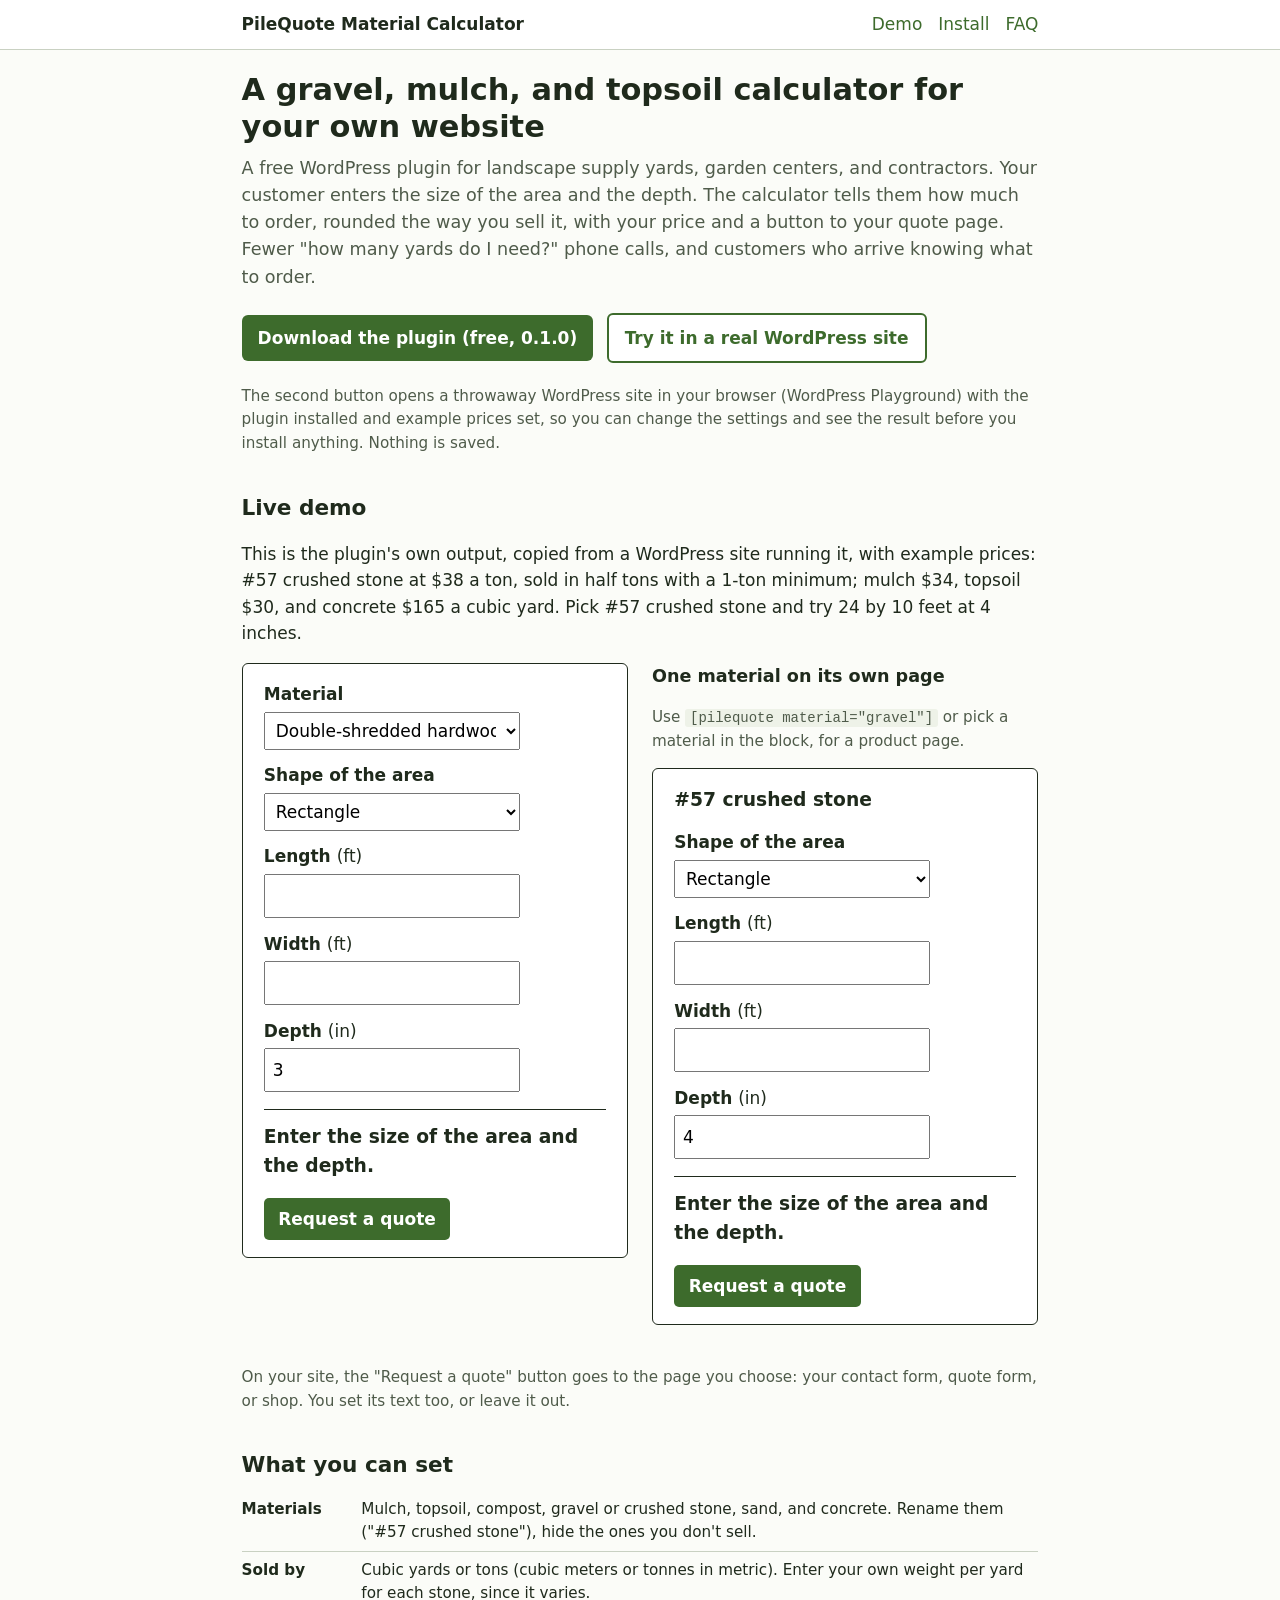
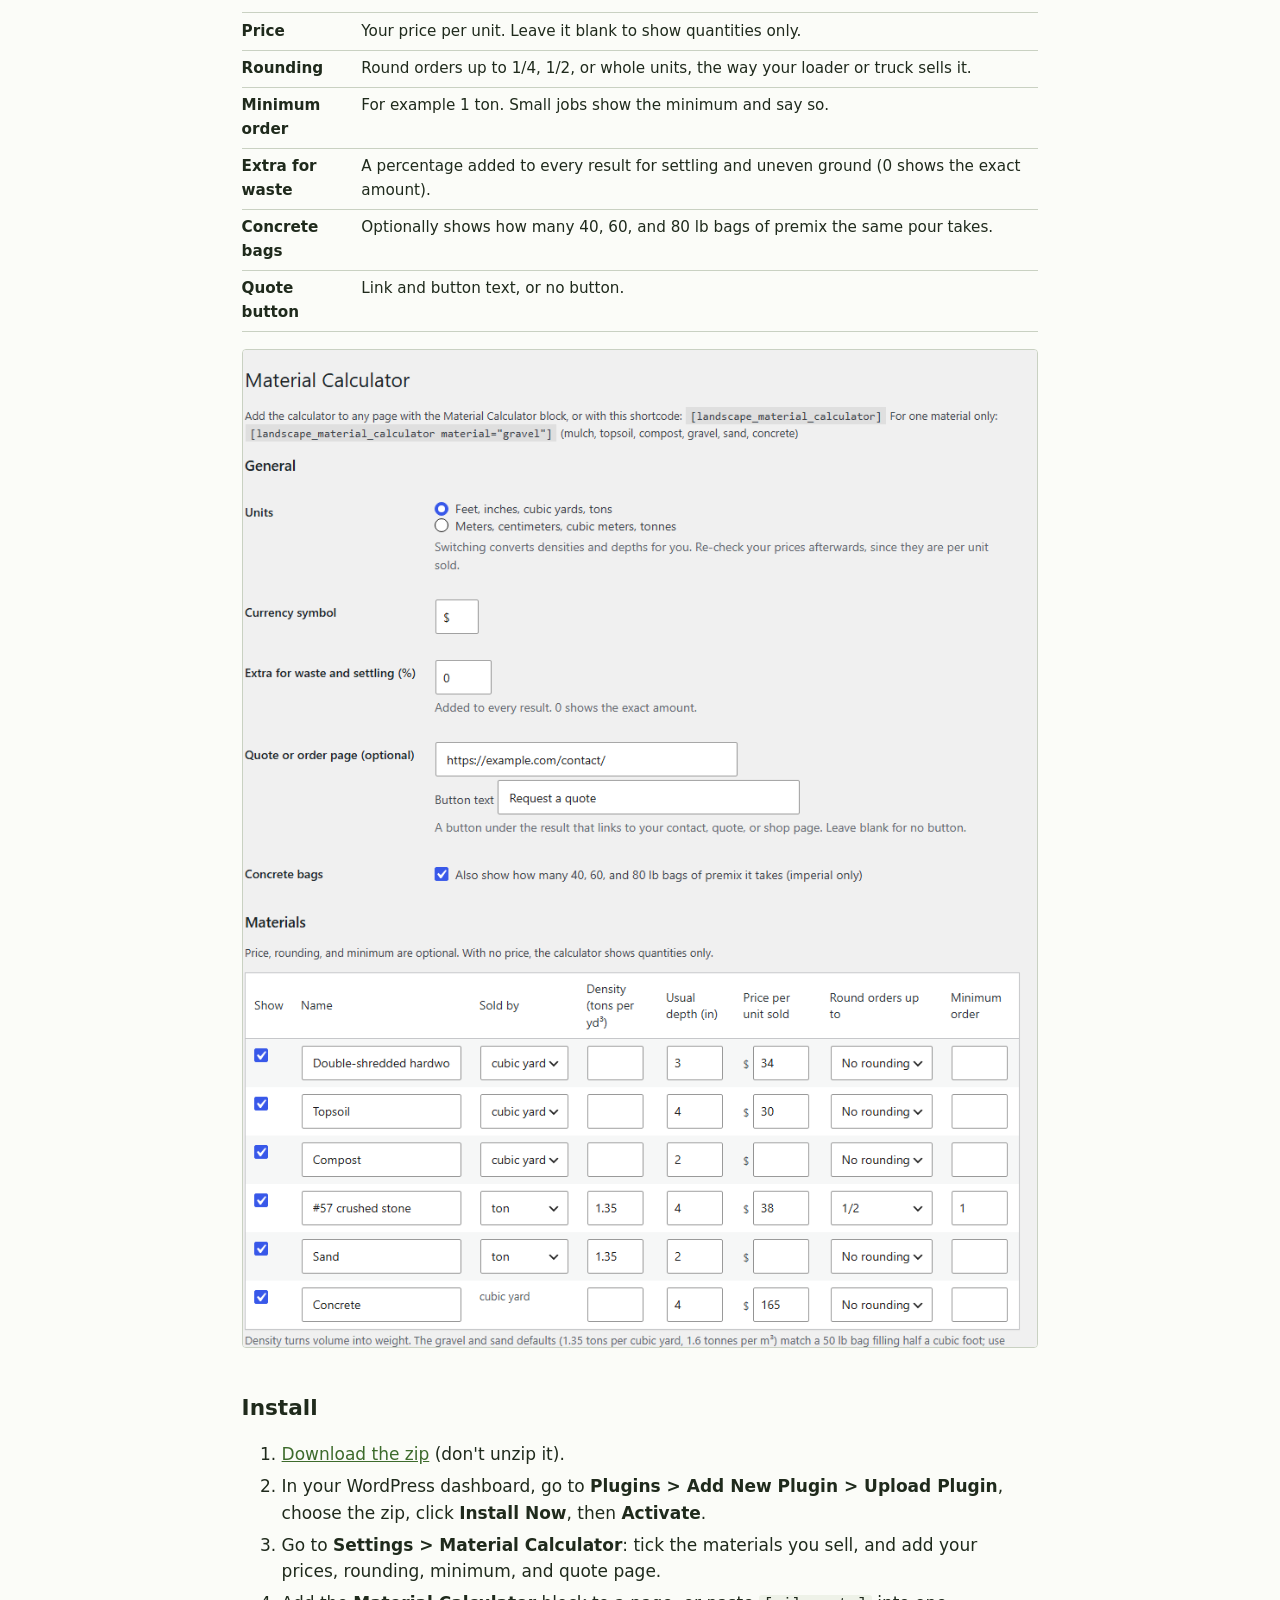
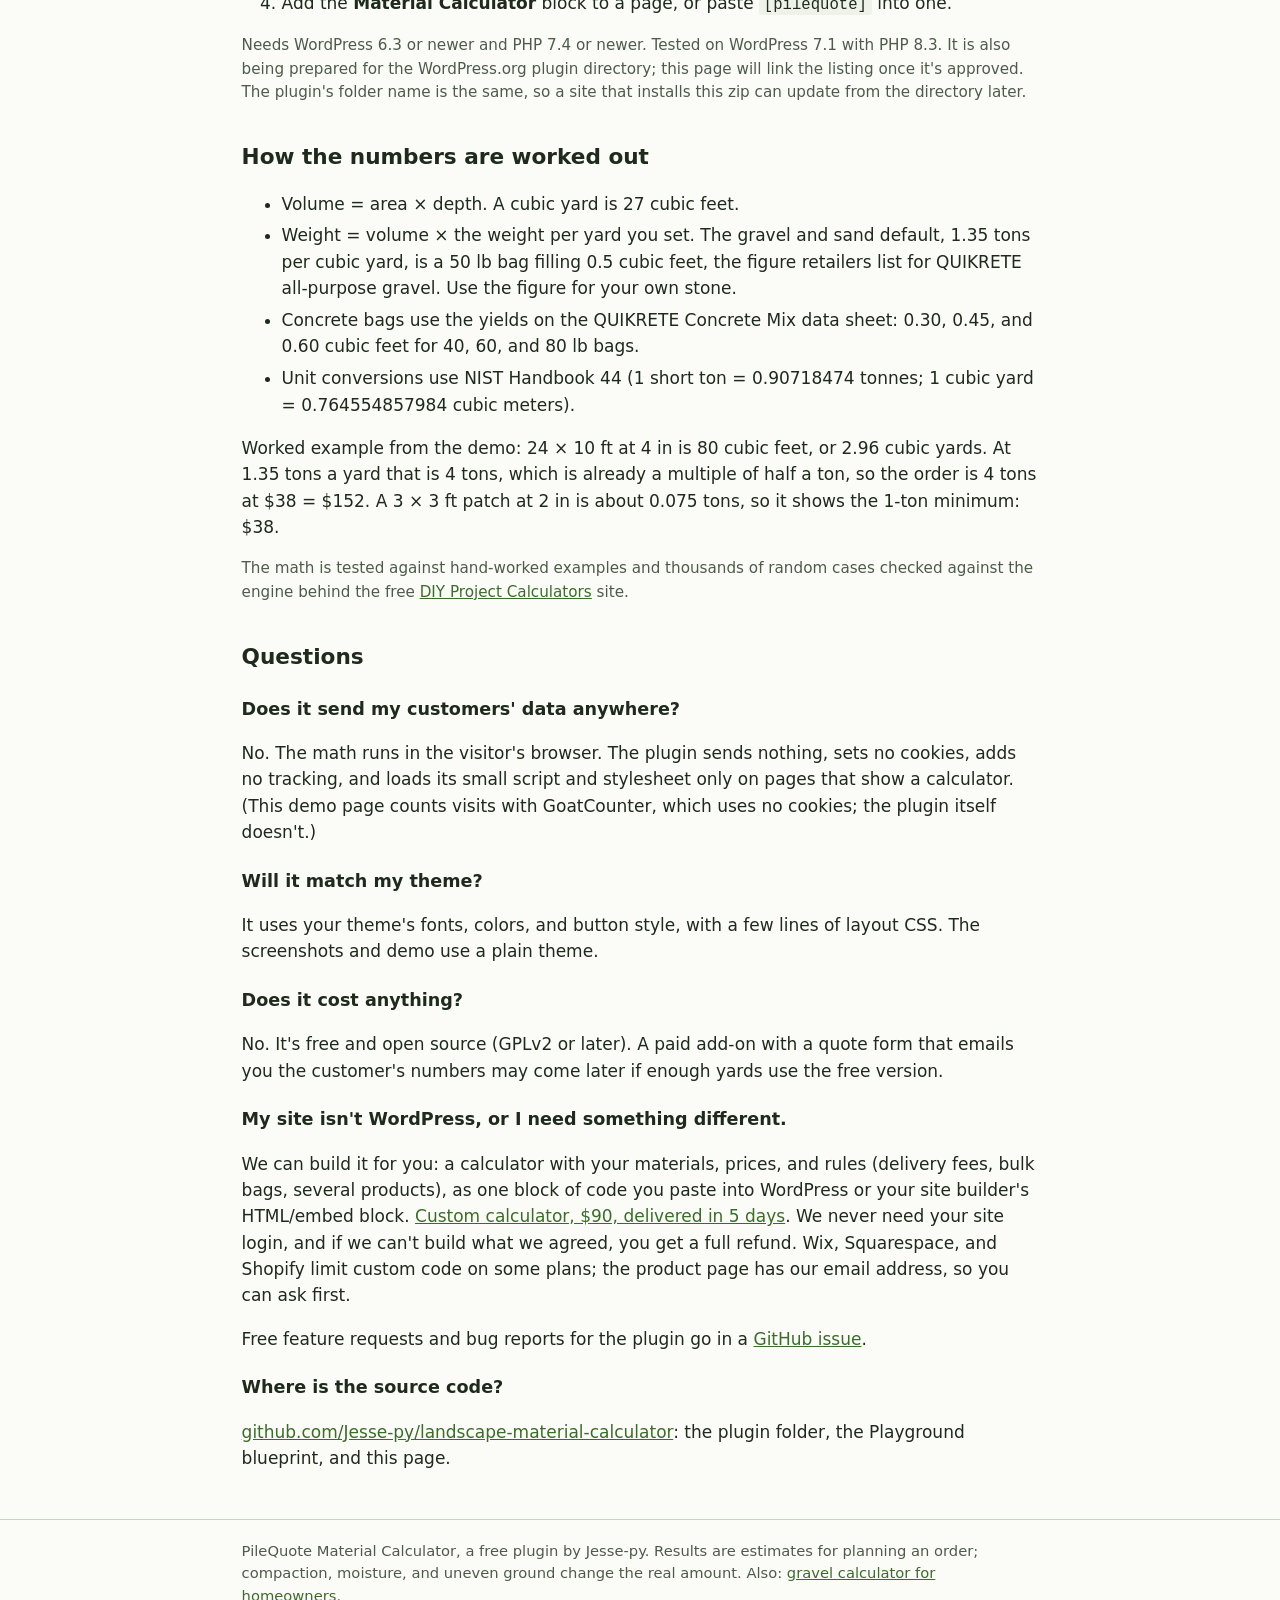
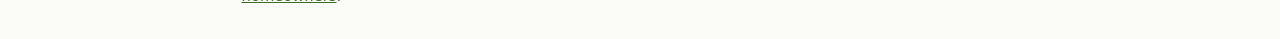
==== commit 9d98f953: "Built-for-you option: custom calculator on Gumroad ($90) for non-WordPress sites" ====
--- a/index.html
+++ b/index.html
@@ -153,8 +153,11 @@
   <p>No. It's free and open source (GPLv2 or later). A paid add-on with a quote form that emails you the customer's numbers may come later
     if enough yards use the free version.</p>
   <h3>My site isn't WordPress, or I need something different.</h3>
-  <p>Tell us what you need in a <a href="https://github.com/Jesse-py/landscape-material-calculator/issues/new">GitHub issue</a>
-    (delivery fees by zip code, bulk bags, a calculator for Wix or Squarespace). Bug reports and feature requests go there too.</p>
+  <p>We can build it for you: a calculator with your materials, prices, and rules (delivery fees, bulk bags, several products), as one
+    block of code you paste into WordPress or your site builder's HTML/embed block. <a href="https://jamccormick.gumroad.com/l/custom-website-calculator" data-goatcounter-click="mc-custom">Custom
+    calculator, $90, delivered in 5 days</a>. We never need your site login, and if we can't build what we agreed, you get a full refund.
+    Wix, Squarespace, and Shopify limit custom code on some plans; the product page has our email address, so you can ask first.</p>
+  <p>Free feature requests and bug reports for the plugin go in a <a href="https://github.com/Jesse-py/landscape-material-calculator/issues/new">GitHub issue</a>.</p>
   <h3>Where is the source code?</h3>
   <p><a href="https://github.com/Jesse-py/landscape-material-calculator">github.com/Jesse-py/landscape-material-calculator</a>: the plugin folder,
     the Playground blueprint, and this page.</p>
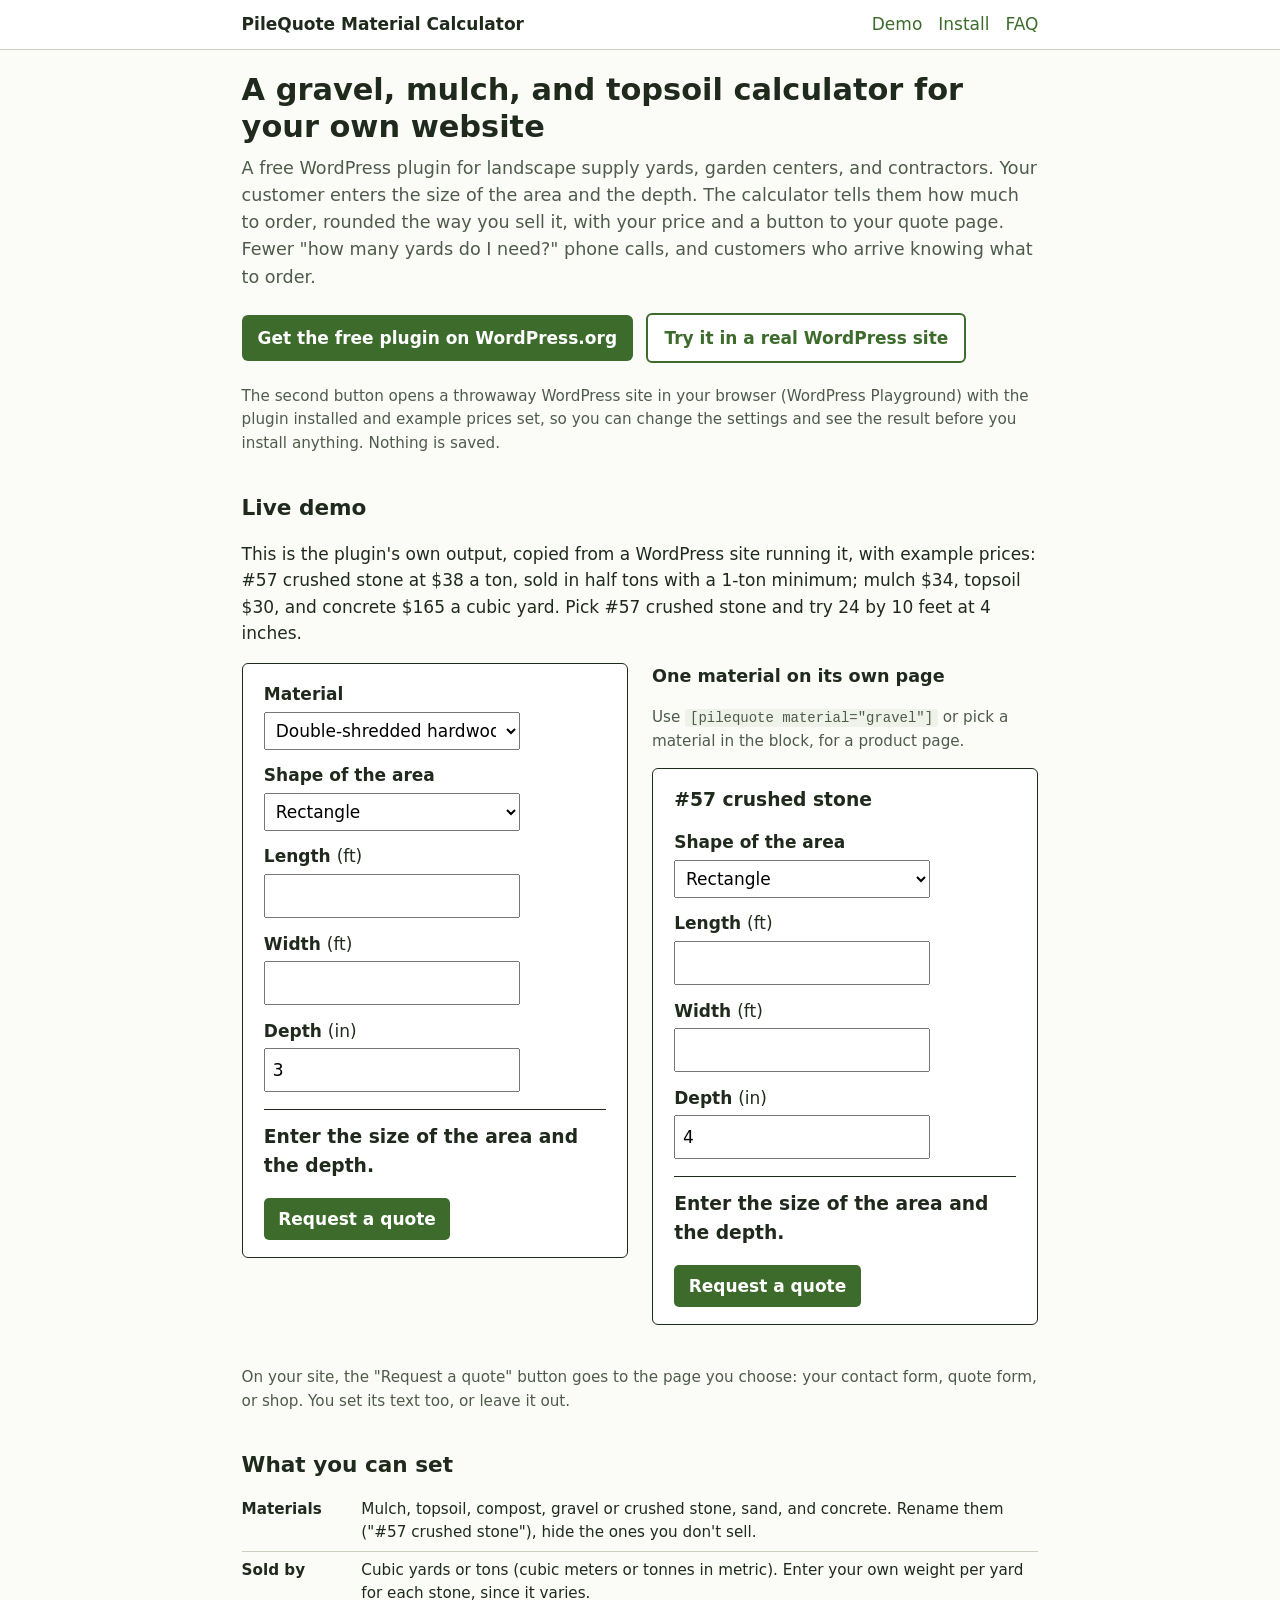
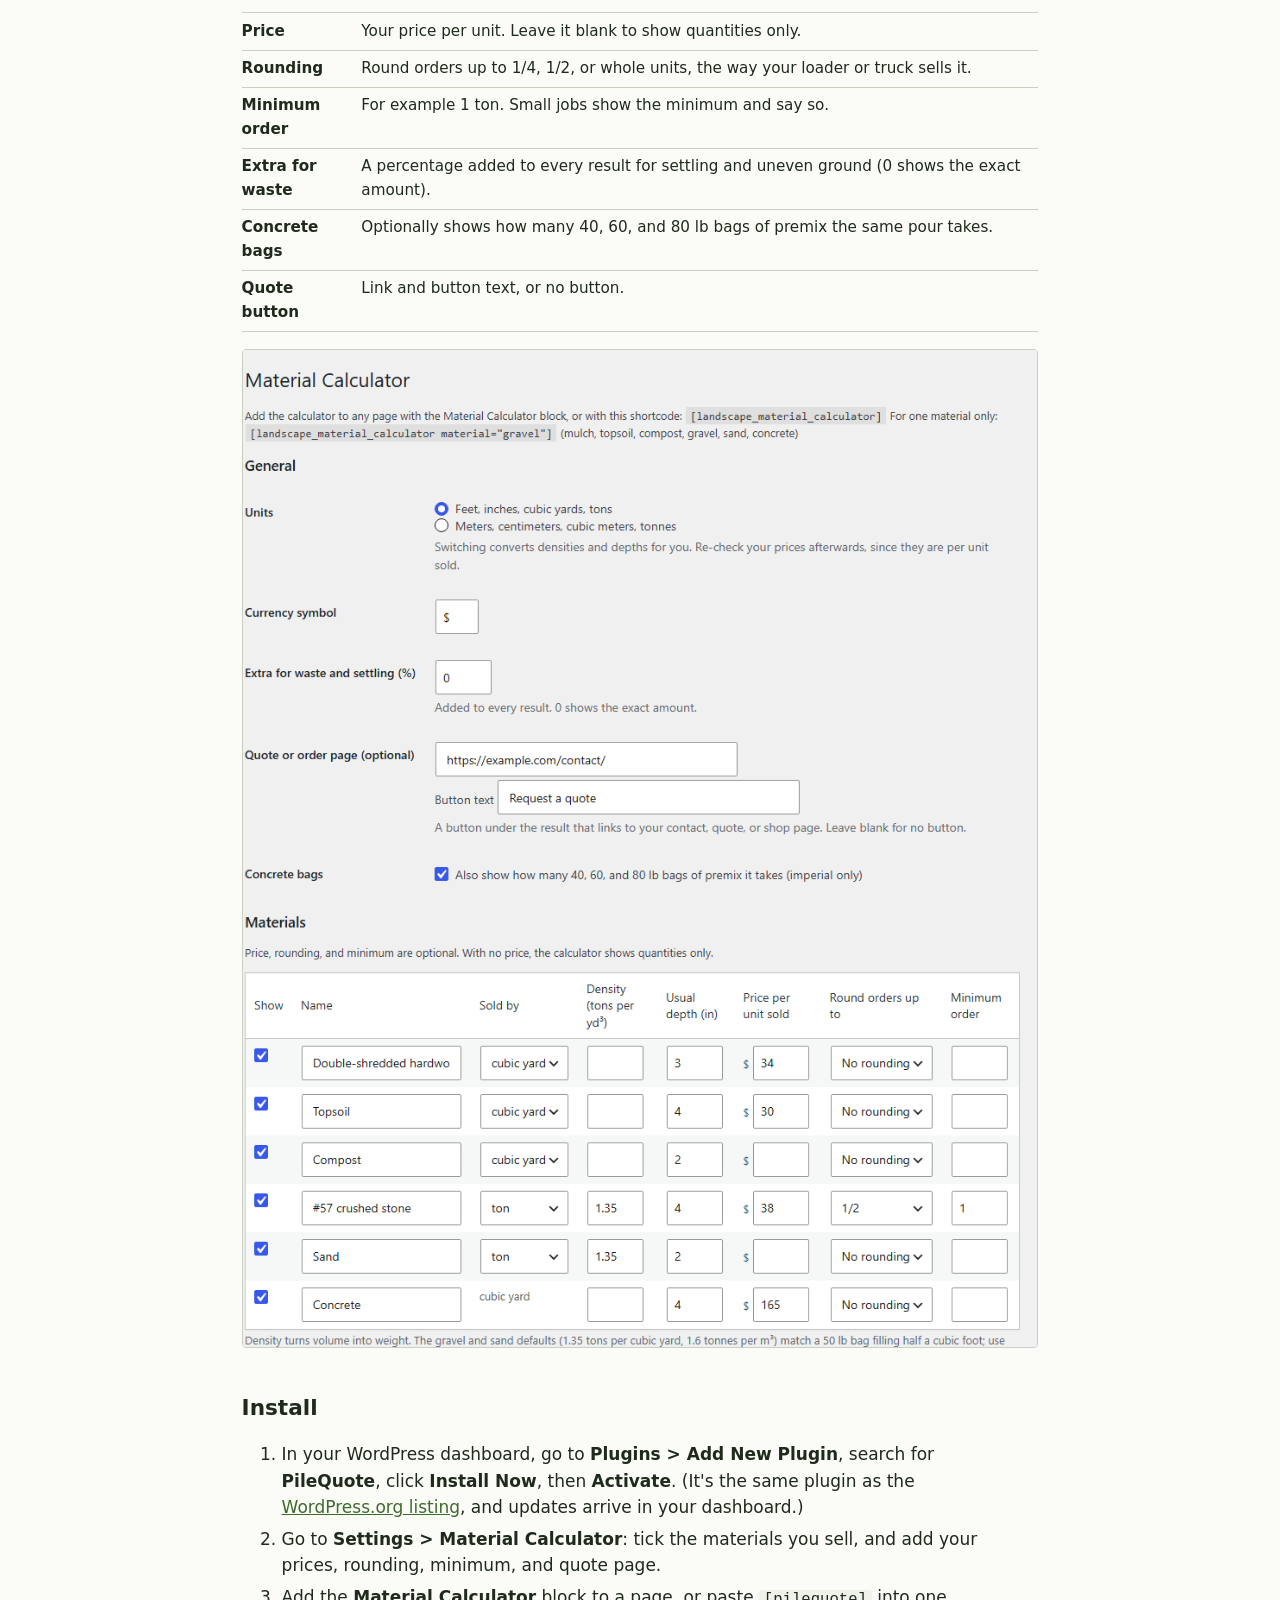
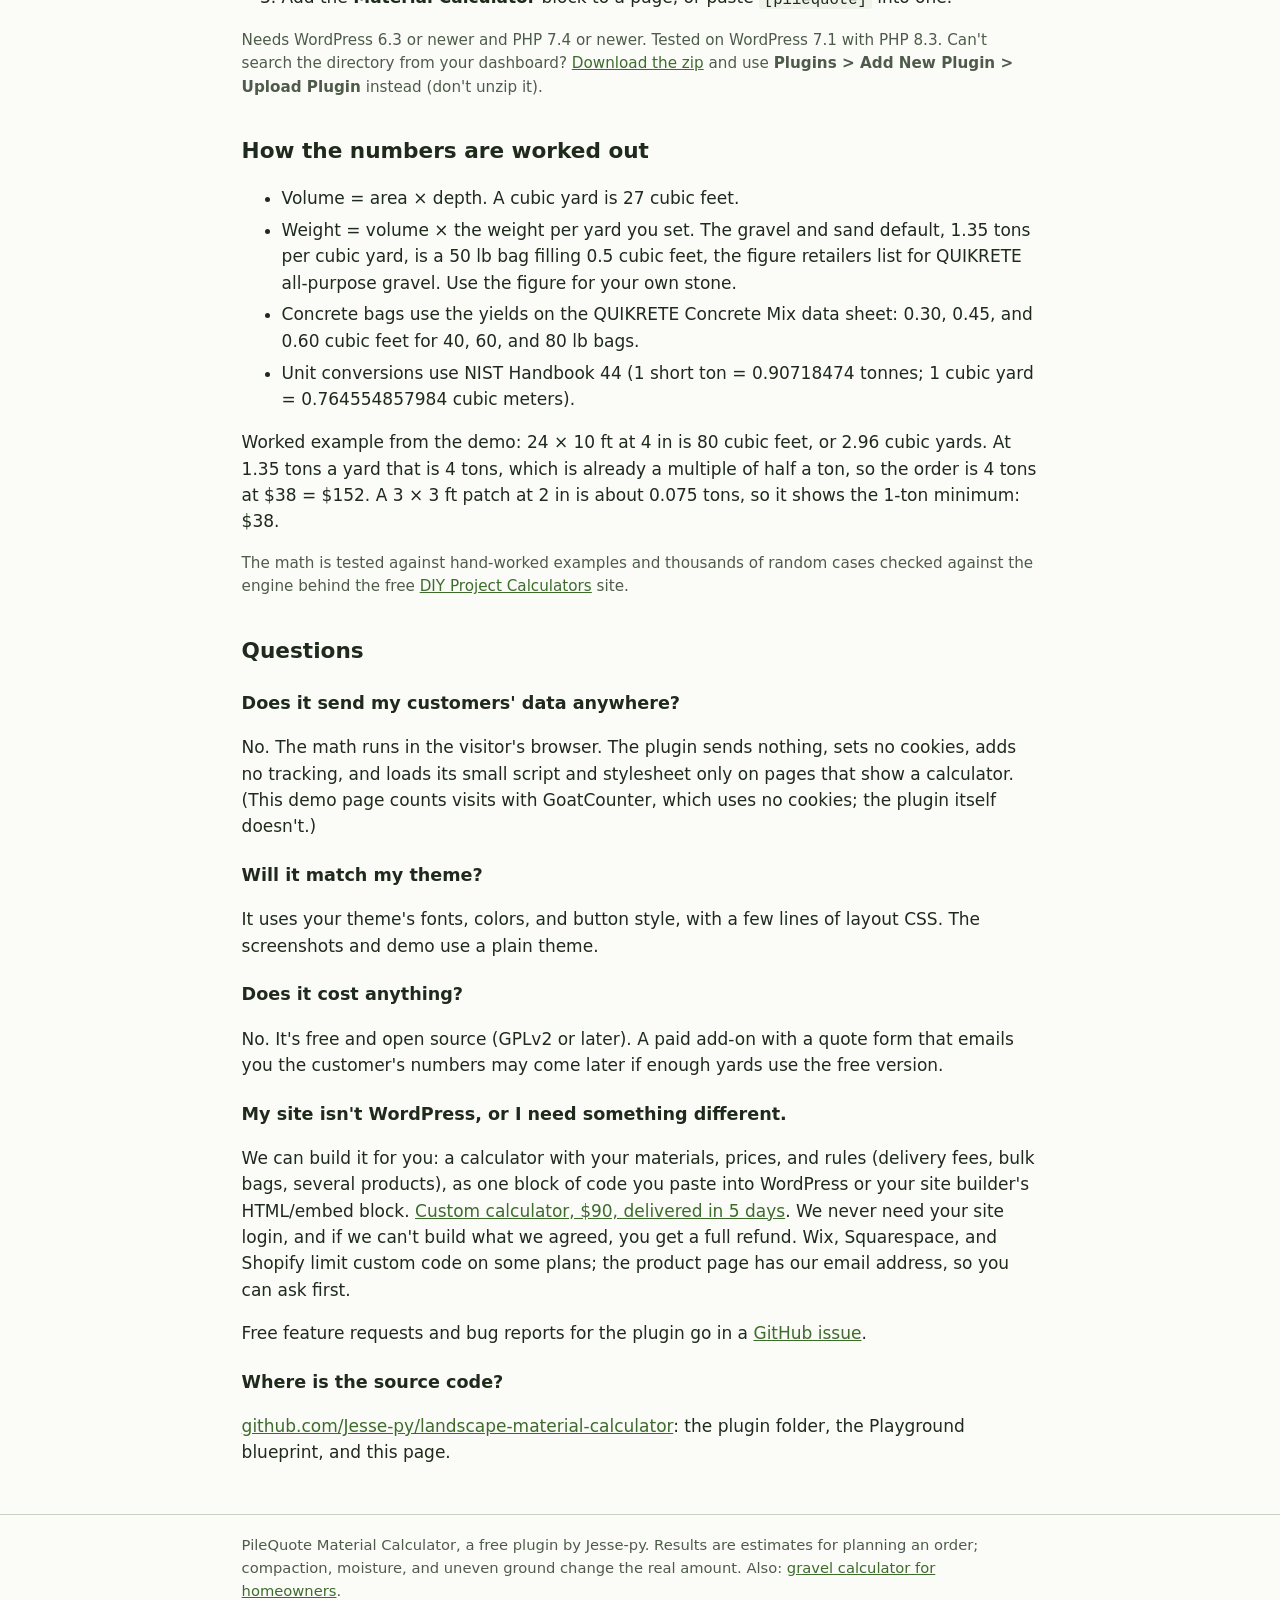
==== commit 8c7620d5: "Point the install button and steps at the WordPress.org listing; listing link on the 4 yard samples" ====
--- a/index.html
+++ b/index.html
@@ -46,7 +46,7 @@
   <p class="lede">A free WordPress plugin for landscape supply yards, garden centers, and contractors. Your customer enters the size of the
     area and the depth. The calculator tells them how much to order, rounded the way you sell it, with your price and a button to your
     quote page. Fewer "how many yards do I need?" phone calls, and customers who arrive knowing what to order.</p>
-  <p><a class="btn" href="pilequote-material-calculator-0.1.0.zip" data-goatcounter-click="mc-zip" download>Download the plugin (free, 0.1.0)</a>
+  <p><a class="btn" href="https://wordpress.org/plugins/pilequote-material-calculator/" data-goatcounter-click="mc-wporg">Get the free plugin on WordPress.org</a>
     <a class="btn alt" href="https://playground.wordpress.net/?blueprint-url=https://jesse-py.github.io/landscape-material-calculator/blueprint.json" data-goatcounter-click="mc-playground" rel="noopener">Try it in a real WordPress site</a></p>
   <p class="note">The second button opens a throwaway WordPress site in your browser (WordPress Playground) with the plugin installed and example
     prices set, so you can change the settings and see the result before you install anything. Nothing is saved.</p>
@@ -123,13 +123,14 @@
 
   <h2 id="install">Install</h2>
   <ol>
-    <li><a href="pilequote-material-calculator-0.1.0.zip" data-goatcounter-click="mc-zip" download>Download the zip</a> (don't unzip it).</li>
-    <li>In your WordPress dashboard, go to <strong>Plugins &gt; Add New Plugin &gt; Upload Plugin</strong>, choose the zip, click <strong>Install Now</strong>, then <strong>Activate</strong>.</li>
+    <li>In your WordPress dashboard, go to <strong>Plugins &gt; Add New Plugin</strong>, search for <strong>PileQuote</strong>, click <strong>Install Now</strong>, then <strong>Activate</strong>.
+      (It's the same plugin as the <a href="https://wordpress.org/plugins/pilequote-material-calculator/" data-goatcounter-click="mc-wporg">WordPress.org listing</a>, and updates arrive in your dashboard.)</li>
     <li>Go to <strong>Settings &gt; Material Calculator</strong>: tick the materials you sell, and add your prices, rounding, minimum, and quote page.</li>
     <li>Add the <strong>Material Calculator</strong> block to a page, or paste <code>[pilequote]</code> into one.</li>
   </ol>
-  <p class="note">Needs WordPress 6.3 or newer and PHP 7.4 or newer. Tested on WordPress 7.1 with PHP 8.3. It is also being prepared for the
-    WordPress.org plugin directory; this page will link the listing once it's approved. The plugin's folder name is the same, so a site that installs this zip can update from the directory later.</p>
+  <p class="note">Needs WordPress 6.3 or newer and PHP 7.4 or newer. Tested on WordPress 7.1 with PHP 8.3. Can't search the directory from your
+    dashboard? <a href="pilequote-material-calculator-0.1.0.zip" data-goatcounter-click="mc-zip" download>Download the zip</a> and use
+    <strong>Plugins &gt; Add New Plugin &gt; Upload Plugin</strong> instead (don't unzip it).</p>
 
   <h2>How the numbers are worked out</h2>
   <ul>
